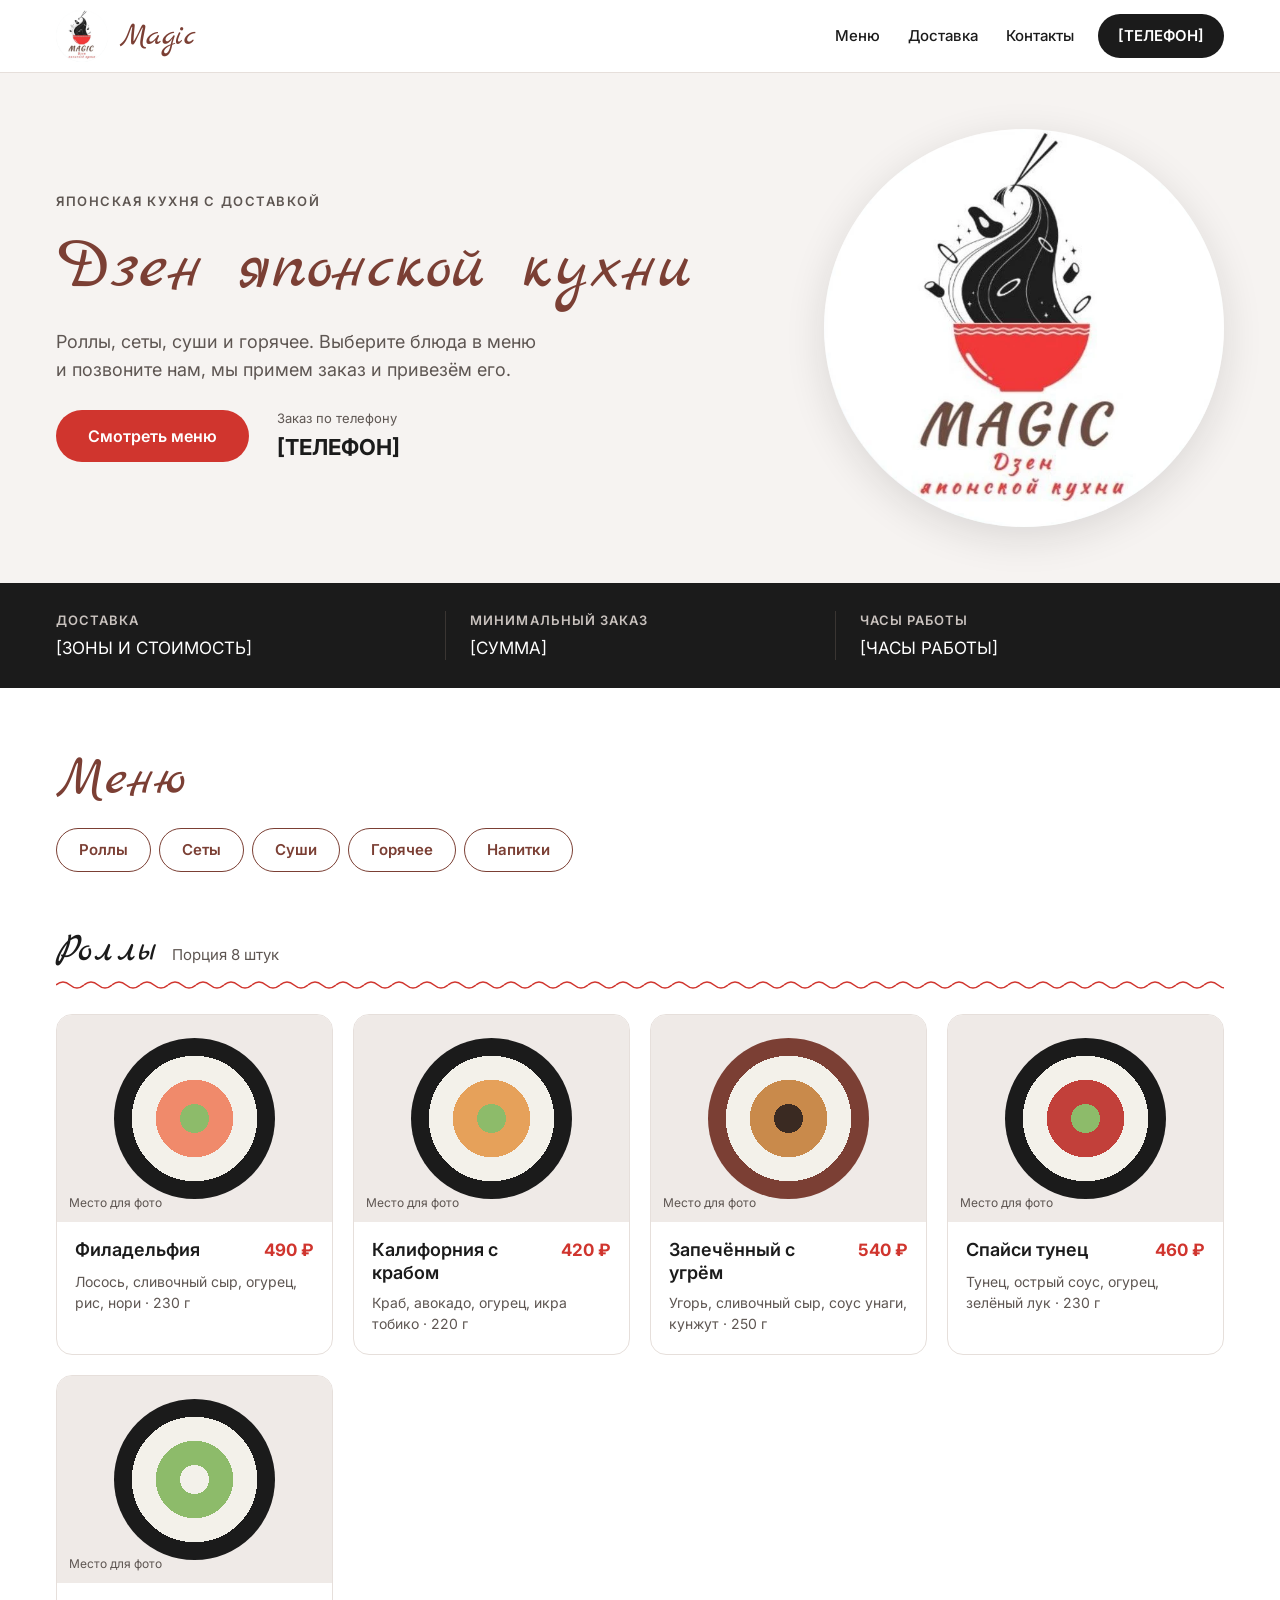
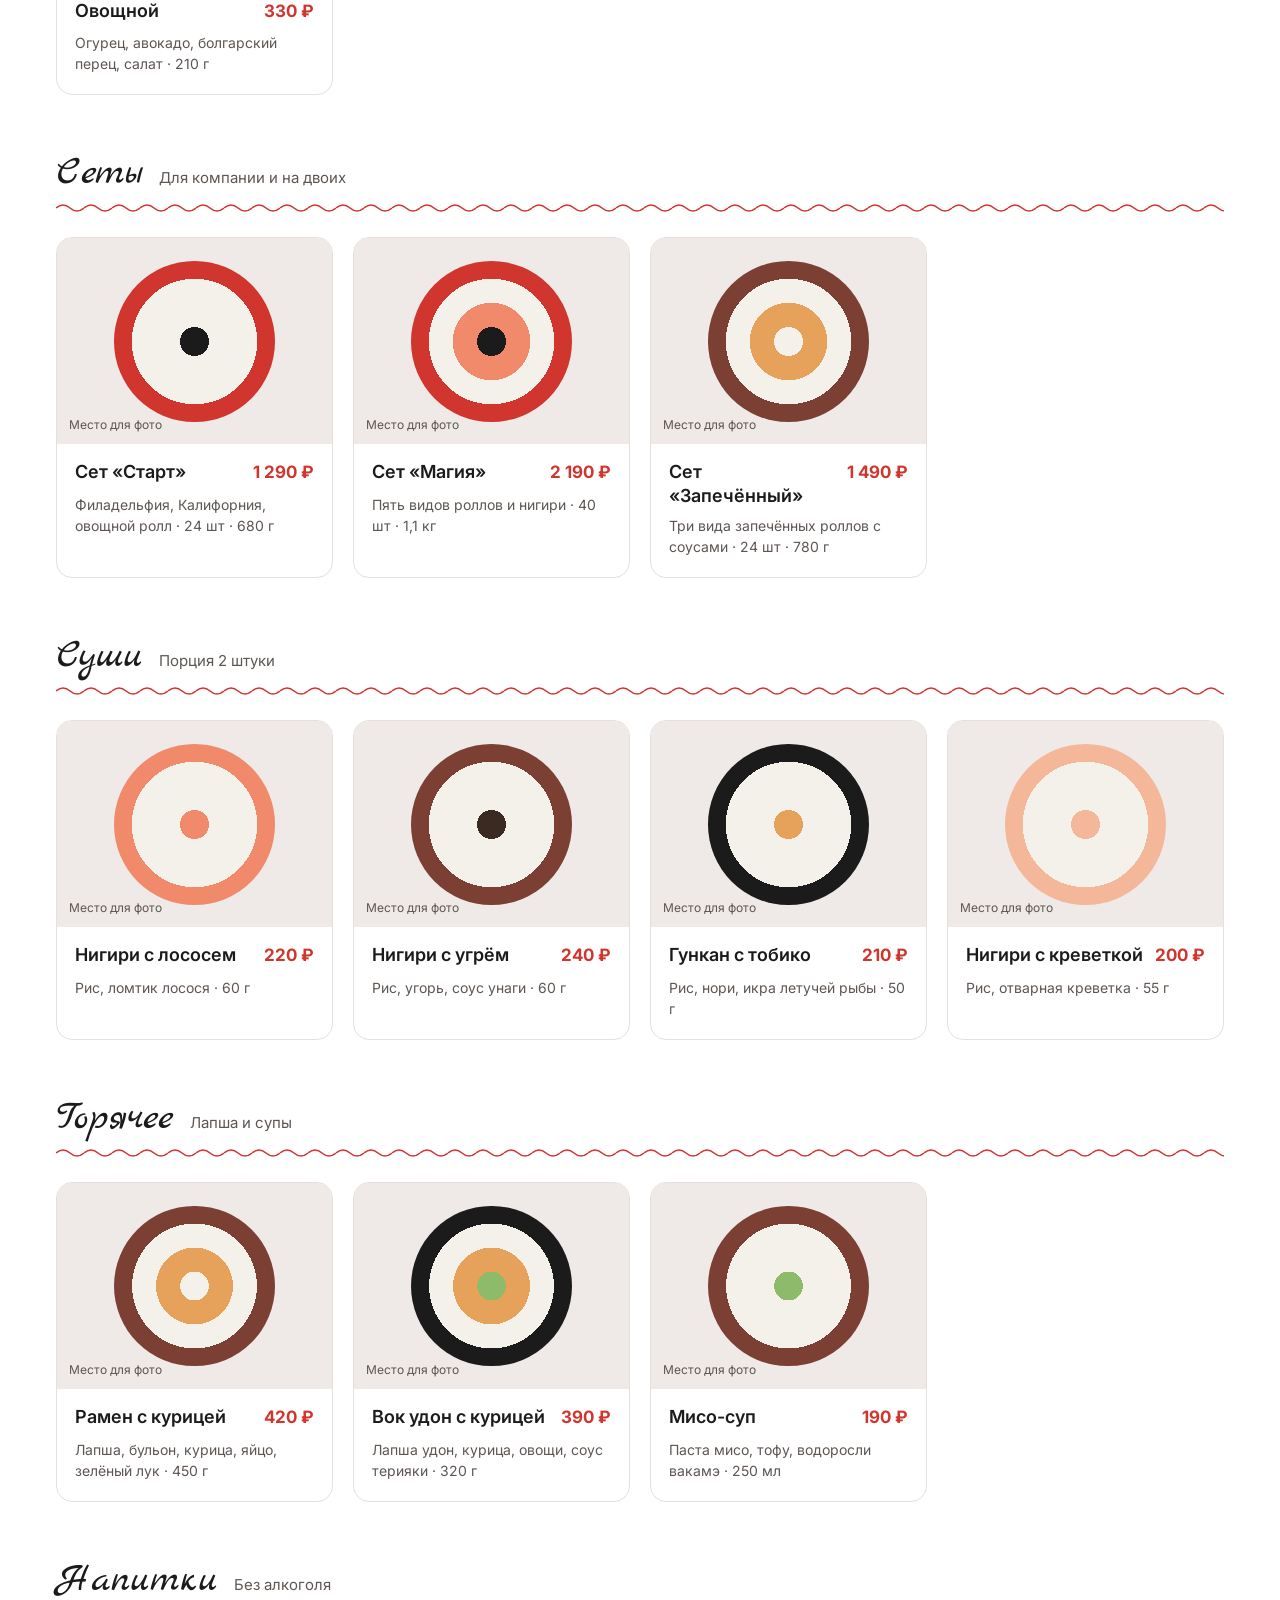
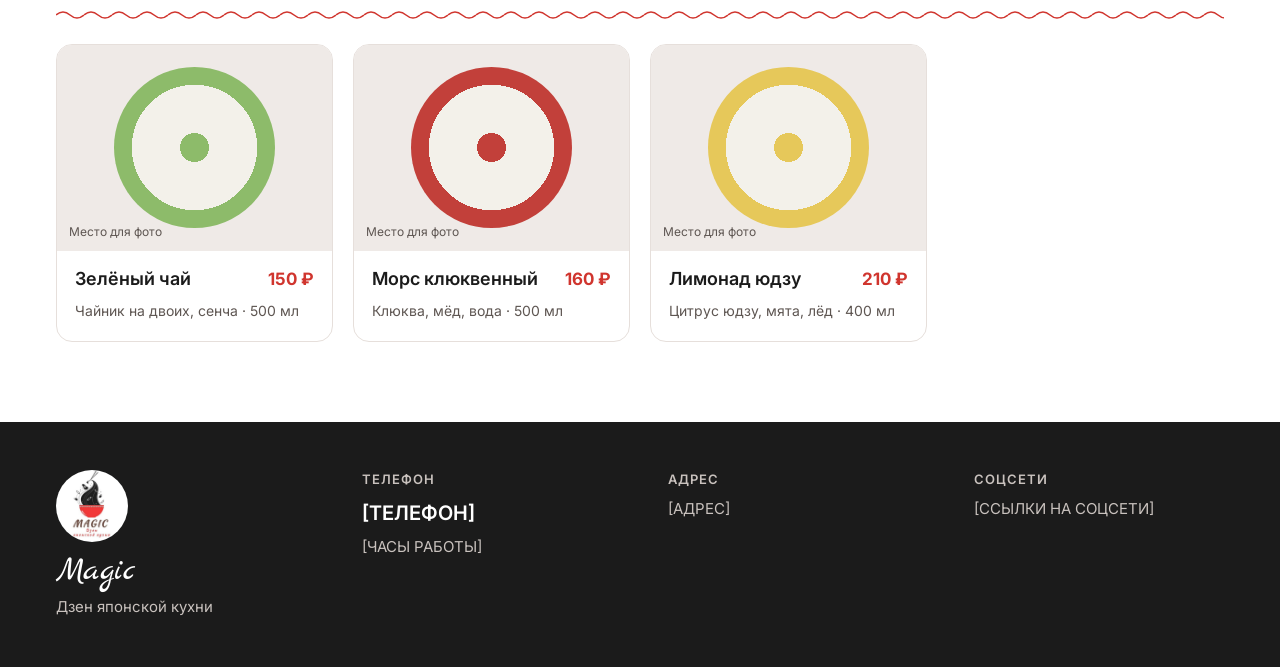
==== index.html @ 11330b49 "Add files via upload" ====
<!doctype html>
<html lang="ru">
<head>
<meta charset="utf-8">
<meta name="viewport" content="width=device-width, initial-scale=1">
<title>Magic — дзен японской кухни</title>
<meta name="description" content="Меню и доставка японской кухни Magic: роллы, сеты, суши, горячее и напитки.">
<link rel="icon" href="assets/logo.png">
<link rel="preconnect" href="https://fonts.googleapis.com">
<link rel="preconnect" href="https://fonts.gstatic.com" crossorigin>
<link rel="stylesheet" href="https://fonts.googleapis.com/css2?family=Inter:wght@400;500;600;700&family=Marck+Script&display=swap">
<link rel="stylesheet" href="styles.css">
</head>
<body>

<header class="header">
  <div class="header__inner">
    <a class="brand" href="#top" aria-label="Magic, на главную">
      <img class="brand__logo" src="assets/logo.png" alt="" width="52" height="52">
      <span class="brand__name">Magic</span>
    </a>
    <nav class="nav" aria-label="Разделы сайта">
      <a href="#menu">Меню</a>
      <a href="#info">Доставка</a>
      <a href="#contacts">Контакты</a>
    </nav>
    <a class="header__phone" data-phone-link href="#contacts"><span data-phone>[ТЕЛЕФОН]</span></a>
  </div>
</header>

<section class="hero" id="top">
  <div class="hero__inner">
    <div class="hero__text">
      <span class="eyebrow">Японская кухня с доставкой</span>
      <h1 class="hero__title">Дзен японской кухни</h1>
      <p class="hero__lead">Роллы, сеты, суши и горячее. Выберите блюда в меню и позвоните нам, мы примем заказ и привезём его.</p>
      <div class="hero__actions">
        <a class="btn" href="#menu">Смотреть меню</a>
        <span class="hero__phone">
          <span class="hero__phone-label">Заказ по телефону</span>
          <a class="hero__phone-num" data-phone-link href="#contacts"><span data-phone>[ТЕЛЕФОН]</span></a>
        </span>
      </div>
    </div>
    <img class="hero__logo" src="assets/logo.png" alt="Логотип Magic: красная пиала с лапшой и надпись «Дзен японской кухни»" width="420" height="418">
  </div>
</section>

<section class="info" id="info" aria-label="Условия заказа">
  <div class="info__inner">
    <div class="info__item">
      <span class="info__label">Доставка</span>
      <span class="info__value" data-site="delivery">[ЗОНЫ И СТОИМОСТЬ]</span>
    </div>
    <div class="info__item">
      <span class="info__label">Минимальный заказ</span>
      <span class="info__value" data-site="minOrder">[СУММА]</span>
    </div>
    <div class="info__item">
      <span class="info__label">Часы работы</span>
      <span class="info__value" data-site="hours">[ЧАСЫ РАБОТЫ]</span>
    </div>
  </div>
</section>

<main class="menu" id="menu">
  <div class="menu__inner">
    <div class="menu__head">
      <h2 class="menu__title">Меню</h2>
      <nav class="pills" id="pills" aria-label="Категории меню"></nav>
    </div>
    <div id="menu-root"></div>
  </div>
</main>

<footer class="footer" id="contacts">
  <div class="footer__inner">
    <div class="footer__col footer__brand">
      <img class="footer__logo" src="assets/logo.png" alt="Magic" width="72" height="72">
      <span class="footer__name">Magic</span>
      <span class="footer__sub">Дзен японской кухни</span>
    </div>
    <div class="footer__col">
      <span class="footer__label">Телефон</span>
      <a class="footer__phone" data-phone-link href="#contacts"><span data-phone>[ТЕЛЕФОН]</span></a>
      <span class="footer__text" data-site="hours">[ЧАСЫ РАБОТЫ]</span>
    </div>
    <div class="footer__col">
      <span class="footer__label">Адрес</span>
      <span class="footer__text" data-site="address">[АДРЕС]</span>
    </div>
    <div class="footer__col">
      <span class="footer__label">Соцсети</span>
      <span class="footer__text" data-site="social">[ССЫЛКИ НА СОЦСЕТИ]</span>
    </div>
  </div>
</footer>

<script src="app.js"></script>
</body>
</html>
---- styles.css ----
/* Magic: цвета и характер взяты из логотипа.
   Красная пиала, чёрные чернила, коричневые мазки букв, рукописный шрифт. */

:root {
  --ink: #1B1B1B;
  --red: #D0352E;
  --red-light: #E2433B;
  --brown: #7B3F34;
  --paper: #FFFFFF;
  --mist: #F6F3F1;
  --line: #E6DFDB;
  --muted: #5E5652;
  --on-ink-muted: #C9C2BE;
  --script: "Marck Script", "Segoe Script", "Comic Sans MS", cursive;
  --sans: "Inter", system-ui, -apple-system, "Segoe UI", Roboto, sans-serif;
  --wave: url("data:image/svg+xml;utf8,<svg xmlns='http://www.w3.org/2000/svg' width='28' height='10' viewBox='0 0 28 10'><path d='M0 5 Q7 -1 14 5 T28 5' fill='none' stroke='%23D0352E' stroke-width='1.6'/></svg>");
}

* { box-sizing: border-box; }
html { scroll-behavior: smooth; -webkit-text-size-adjust: 100%; }
body {
  margin: 0;
  font-family: var(--sans);
  font-size: 16px;
  line-height: 1.5;
  color: var(--ink);
  background: var(--paper);
}
img { max-width: 100%; display: block; }
a { color: inherit; }
a:focus-visible { outline: 3px solid #2B6CB0; outline-offset: 2px; }
h1, h2, h3, p { margin: 0; }

/* Шапка */
.header { background: var(--paper); border-bottom: 1px solid var(--line); }
.header__inner {
  max-width: 1200px; margin: 0 auto; padding: 10px 16px;
  display: flex; align-items: center; gap: 24px;
}
.brand { display: flex; align-items: center; gap: 12px; text-decoration: none; min-height: 52px; }
.brand__logo { width: 52px; height: 52px; border-radius: 50%; }
.brand__name { font-family: var(--script); font-size: 32px; color: var(--brown); line-height: 1; }
.nav { display: flex; gap: 8px 28px; margin-left: auto; }
.nav a { text-decoration: none; font-size: 15px; font-weight: 500; min-height: 44px; display: flex; align-items: center; }
.nav a:hover { color: var(--red); }
.header__phone {
  text-decoration: none; font-weight: 600; font-size: 15px;
  min-height: 44px; padding: 0 20px; border-radius: 999px;
  background: var(--ink); color: #fff; display: flex; align-items: center;
}

/* Первый экран */
.hero { background: var(--mist); }
.hero__inner {
  max-width: 1200px; margin: 0 auto; padding: 56px 16px;
  display: flex; flex-wrap: wrap; align-items: center; justify-content: space-between; gap: 40px;
}
.hero__text { flex: 1 1 380px; min-width: 0; display: flex; flex-direction: column; gap: 20px; }
.eyebrow { font-size: 13px; font-weight: 600; letter-spacing: 0.12em; text-transform: uppercase; color: var(--muted); }
.hero__title { font-family: var(--script); font-weight: 400; font-size: 72px; line-height: 1.05; color: var(--brown); text-wrap: balance; }
.hero__lead { font-size: 18px; line-height: 1.6; color: var(--muted); max-width: 480px; }
.hero__actions { display: flex; flex-wrap: wrap; align-items: center; gap: 16px 28px; margin-top: 4px; }
.btn {
  background: var(--red); color: #fff; text-decoration: none; font-weight: 600; font-size: 16px;
  min-height: 52px; padding: 0 32px; border-radius: 999px; display: flex; align-items: center; justify-content: center;
}
.btn:hover { background: #B92B25; }
.hero__phone { display: flex; flex-direction: column; gap: 2px; }
.hero__phone-label { font-size: 13px; color: var(--muted); }
.hero__phone-num { font-size: 22px; font-weight: 700; text-decoration: none; }
.hero__logo { flex: 0 0 auto; width: 400px; max-width: 100%; height: auto; border-radius: 50%; box-shadow: 0 10px 40px rgba(27, 27, 27, 0.12); }

/* Условия */
.info { background: var(--ink); color: #fff; }
.info__inner {
  max-width: 1200px; margin: 0 auto; padding: 28px 16px;
  display: flex; flex-wrap: wrap; gap: 20px 0;
}
.info__item { flex: 1 1 240px; min-width: 0; display: flex; flex-direction: column; gap: 6px; padding: 0 24px; border-left: 1px solid #3A3532; }
.info__item:first-child { padding-left: 0; border-left: 0; }
.info__label { font-size: 13px; font-weight: 600; letter-spacing: 0.08em; text-transform: uppercase; color: var(--on-ink-muted); }
.info__value { font-size: 17px; line-height: 1.4; }

/* Меню */
.menu__inner { max-width: 1200px; margin: 0 auto; padding: 64px 16px 80px; display: flex; flex-direction: column; gap: 56px; }
.menu__head { display: flex; flex-direction: column; gap: 20px; }
.menu__title { font-family: var(--script); font-weight: 400; font-size: 56px; line-height: 1; color: var(--brown); }
.pills { display: flex; flex-wrap: wrap; gap: 8px; }
.pills a {
  min-height: 44px; padding: 0 22px; border-radius: 999px; border: 1px solid var(--brown);
  color: var(--brown); text-decoration: none; font-size: 15px; font-weight: 600;
  display: flex; align-items: center; justify-content: center; background: var(--paper);
}
.pills a:hover { background: var(--brown); color: #fff; }

#menu-root { display: flex; flex-direction: column; gap: 56px; }
.cat { scroll-margin-top: 16px; }
.cat__head { display: flex; flex-wrap: wrap; align-items: baseline; gap: 4px 16px; padding-bottom: 8px; }
.cat__title { font-family: var(--script); font-weight: 400; font-size: 40px; line-height: 1.1; color: var(--ink); }
.cat__note { font-size: 15px; color: var(--muted); }
.wave { height: 10px; background: var(--wave) repeat-x left center; margin-bottom: 24px; }

.grid { display: grid; grid-template-columns: repeat(auto-fill, minmax(min(100%, 260px), 1fr)); gap: 20px; }
.card { display: flex; flex-direction: column; background: var(--paper); border: 1px solid var(--line); border-radius: 16px; overflow: hidden; min-width: 0; }
.card__photo { aspect-ratio: 4 / 3; background: #EFEAE7; }
.card__photo img { width: 100%; height: 100%; object-fit: cover; }
.card__body { padding: 16px 18px 20px; display: flex; flex-direction: column; gap: 8px; }
.card__row { display: flex; align-items: baseline; justify-content: space-between; gap: 12px; }
.card__name { font-size: 18px; font-weight: 600; line-height: 1.3; }
.card__price { font-size: 17px; font-weight: 700; color: var(--red); white-space: nowrap; }
.card__desc { font-size: 14px; line-height: 1.5; color: var(--muted); }

.notice { font-size: 16px; line-height: 1.6; color: var(--muted); padding: 24px; background: var(--mist); border-radius: 16px; }

/* Заглушка вместо фото */
.ph { position: relative; width: 100%; height: 100%; display: flex; align-items: center; justify-content: center; }
.ph__disc {
  height: 78%; aspect-ratio: 1; border-radius: 50%;
  background: radial-gradient(circle closest-side, var(--c3) 0 18%, var(--c2) 18% 48%, #F3F1EA 48% 78%, var(--c1) 78% 100%);
}
.ph__label { position: absolute; left: 12px; bottom: 10px; font-size: 12px; color: var(--muted); }

/* Подвал */
.footer { background: var(--ink); color: #fff; }
.footer__inner { max-width: 1200px; margin: 0 auto; padding: 48px 16px; display: flex; flex-wrap: wrap; gap: 32px 56px; }
.footer__col { flex: 1 1 200px; min-width: 0; display: flex; flex-direction: column; gap: 8px; }
.footer__logo { width: 72px; height: 72px; border-radius: 50%; }
.footer__name { font-family: var(--script); font-size: 34px; line-height: 1; color: #fff; margin-top: 4px; }
.footer__sub { color: var(--on-ink-muted); font-size: 15px; }
.footer__label { font-size: 13px; font-weight: 600; letter-spacing: 0.08em; text-transform: uppercase; color: var(--on-ink-muted); }
.footer__phone { font-size: 20px; font-weight: 600; text-decoration: none; }
.footer__text { font-size: 15px; line-height: 1.5; color: var(--on-ink-muted); }

/* Планшет */
@media (max-width: 960px) {
  .hero__title { font-size: 60px; }
  .hero__logo { width: 320px; }
}

/* Телефон */
@media (max-width: 720px) {
  .header__inner { flex-wrap: wrap; padding: 6px 16px 0; gap: 0; }
  .brand { min-height: 56px; }
  .brand__logo { width: 44px; height: 44px; }
  .brand__name { font-size: 30px; }
  .header__phone { display: none; }
  .nav { width: 100%; margin: 0; justify-content: space-between; border-top: 1px solid var(--line); gap: 0; }
  .nav a { font-size: 14px; min-height: 46px; }

  .hero__inner { padding: 28px 16px 36px; gap: 28px; }
  .hero__text { flex-basis: 100%; gap: 14px; }
  .eyebrow { font-size: 12px; }
  .hero__title { font-size: 46px; }
  .hero__lead { font-size: 16px; }
  .hero__actions { flex-direction: column; align-items: stretch; gap: 14px; }
  .hero__phone { flex-direction: row; align-items: baseline; justify-content: center; gap: 10px; }
  .hero__phone-num { font-size: 19px; }
  .hero__logo { width: 220px; margin: 0 auto; }

  .info__inner { flex-wrap: nowrap; padding: 18px 16px; gap: 0; }
  .info__item { flex: 1 1 0; padding: 0 12px; gap: 6px; }
  .info__label { font-size: 10.5px; letter-spacing: 0.06em; line-height: 1.3; }
  .info__value { font-size: 14px; overflow-wrap: anywhere; }

  .menu__inner { padding: 36px 16px 48px; gap: 32px; }
  .menu__head { gap: 16px; }
  .menu__title { font-size: 46px; }
  .pills a { flex: 1 1 auto; padding: 0 14px; }
  #menu-root { gap: 36px; }
  .cat__title { font-size: 34px; }
  .cat__note { font-size: 14px; }
  .wave { margin-bottom: 16px; }

  .grid { grid-template-columns: 1fr; gap: 12px; }
  .card { flex-direction: row; align-items: stretch; }
  .card__photo { flex: 0 0 128px; width: 128px; aspect-ratio: 1 / 1; }
  .card__body { flex: 1 1 auto; min-width: 0; padding: 12px 14px; justify-content: center; gap: 6px; }
  .card__name { font-size: 16px; }
  .card__price { font-size: 16px; }
  .card__desc { font-size: 13.5px; }
  .ph__label { display: none; }

  .footer__inner { padding: 32px 16px 40px; gap: 24px; }
}

@media (max-width: 360px) {
  .hero__title { font-size: 40px; }
  .card__photo { flex-basis: 112px; width: 112px; }
}

@media (prefers-reduced-motion: reduce) {
  html { scroll-behavior: auto; }
}
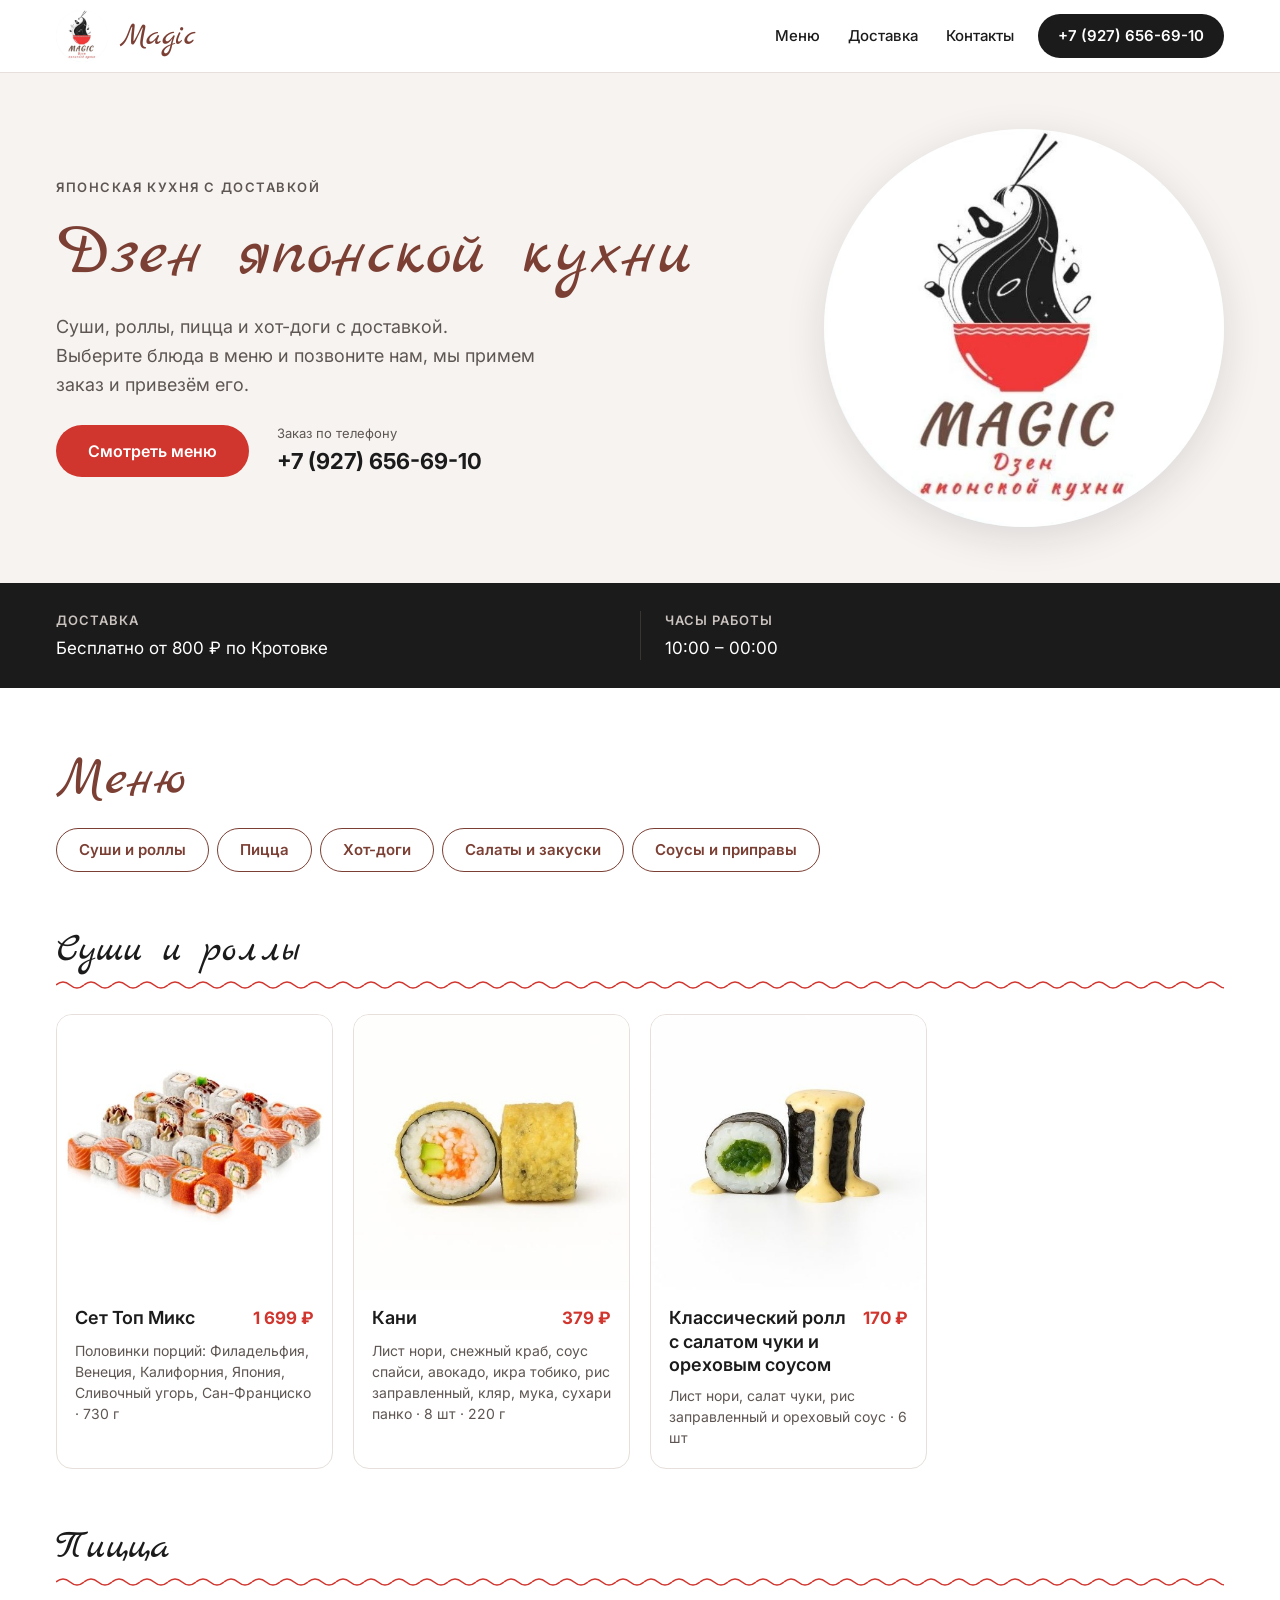
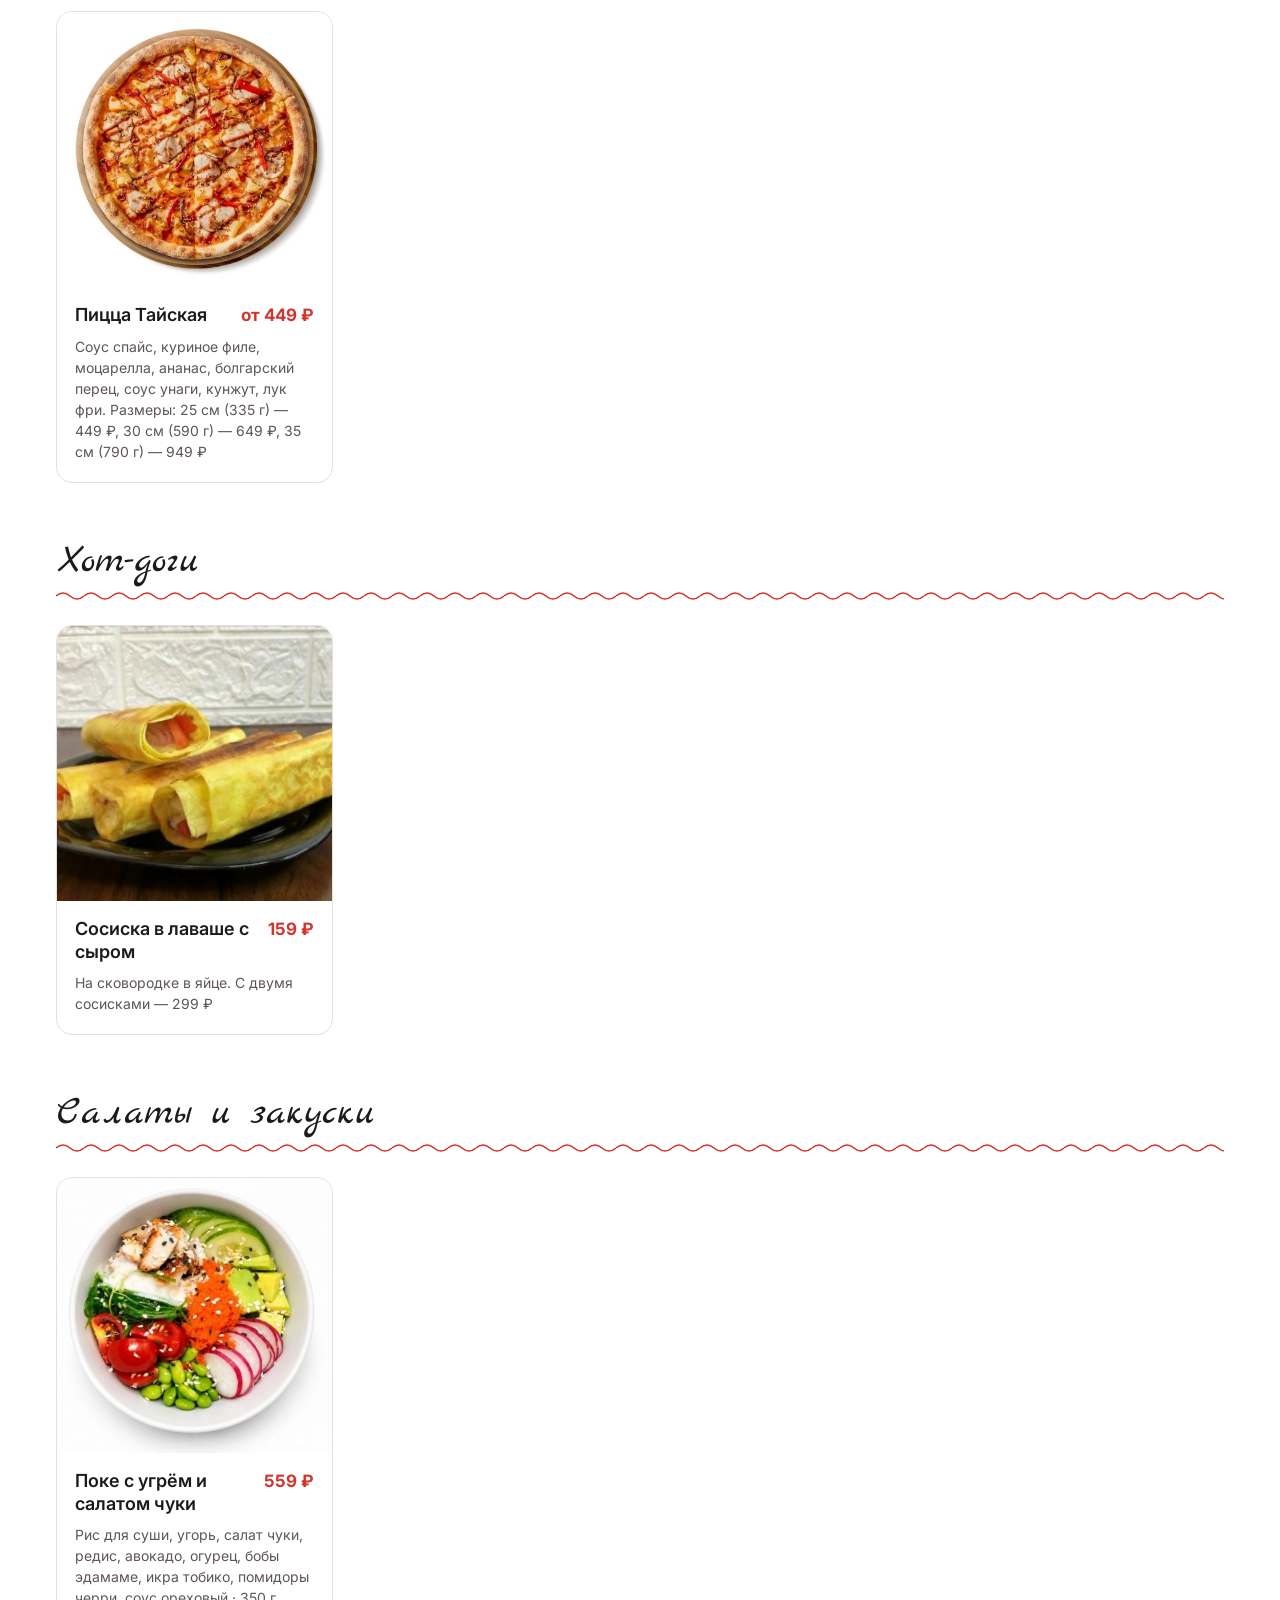
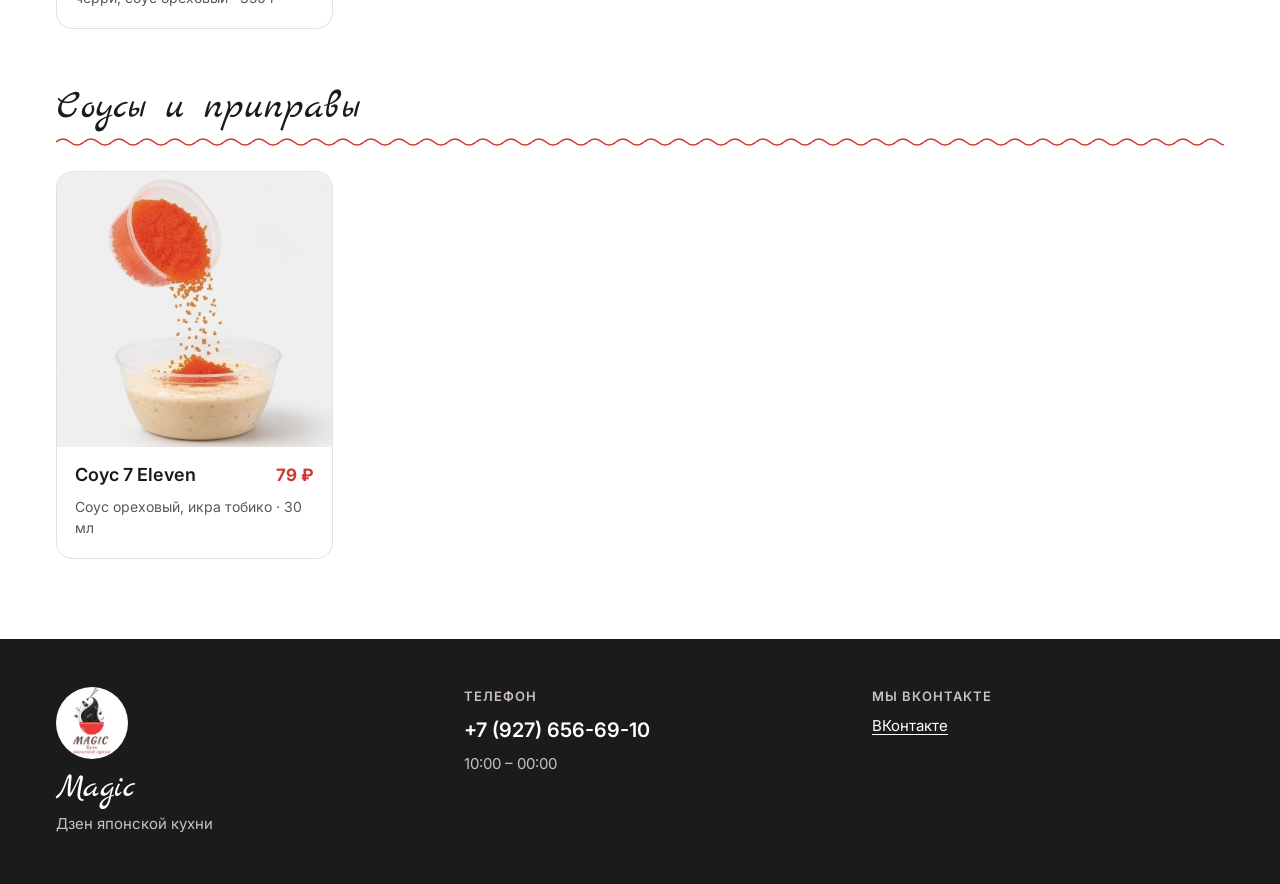
==== commit 2aa3006f: "Add files via upload" ====
--- a/index.html
+++ b/index.html
@@ -4,7 +4,7 @@
 <meta charset="utf-8">
 <meta name="viewport" content="width=device-width, initial-scale=1">
 <title>Magic — дзен японской кухни</title>
-<meta name="description" content="Меню и доставка японской кухни Magic: роллы, сеты, суши, горячее и напитки.">
+<meta name="description" content="Меню и доставка Magic Суши: суши, роллы, пицца, хот-доги и закуски. Кротовка, Отрадный.">
 <link rel="icon" href="assets/logo.png">
 <link rel="preconnect" href="https://fonts.googleapis.com">
 <link rel="preconnect" href="https://fonts.gstatic.com" crossorigin>
@@ -33,7 +33,7 @@
     <div class="hero__text">
       <span class="eyebrow">Японская кухня с доставкой</span>
       <h1 class="hero__title">Дзен японской кухни</h1>
-      <p class="hero__lead">Роллы, сеты, суши и горячее. Выберите блюда в меню и позвоните нам, мы примем заказ и привезём его.</p>
+      <p class="hero__lead">Суши, роллы, пицца и хот-доги с доставкой. Выберите блюда в меню и позвоните нам, мы примем заказ и привезём его.</p>
       <div class="hero__actions">
         <a class="btn" href="#menu">Смотреть меню</a>
         <span class="hero__phone">
@@ -52,7 +52,7 @@
       <span class="info__label">Доставка</span>
       <span class="info__value" data-site="delivery">[ЗОНЫ И СТОИМОСТЬ]</span>
     </div>
-    <div class="info__item">
+    <div class="info__item" data-hide-empty>
       <span class="info__label">Минимальный заказ</span>
       <span class="info__value" data-site="minOrder">[СУММА]</span>
     </div>
@@ -85,12 +85,12 @@
       <a class="footer__phone" data-phone-link href="#contacts"><span data-phone>[ТЕЛЕФОН]</span></a>
       <span class="footer__text" data-site="hours">[ЧАСЫ РАБОТЫ]</span>
     </div>
-    <div class="footer__col">
+    <div class="footer__col" data-hide-empty>
       <span class="footer__label">Адрес</span>
       <span class="footer__text" data-site="address">[АДРЕС]</span>
     </div>
-    <div class="footer__col">
-      <span class="footer__label">Соцсети</span>
+    <div class="footer__col" data-hide-empty>
+      <span class="footer__label">Мы ВКонтакте</span>
       <span class="footer__text" data-site="social">[ССЫЛКИ НА СОЦСЕТИ]</span>
     </div>
   </div>
--- a/styles.css
+++ b/styles.css
@@ -27,6 +27,7 @@
   background: var(--paper);
 }
 img { max-width: 100%; display: block; }
+[hidden] { display: none !important; }
 a { color: inherit; }
 a:focus-visible { outline: 3px solid #2B6CB0; outline-offset: 2px; }
 h1, h2, h3, p { margin: 0; }
@@ -102,7 +103,7 @@
 
 .grid { display: grid; grid-template-columns: repeat(auto-fill, minmax(min(100%, 260px), 1fr)); gap: 20px; }
 .card { display: flex; flex-direction: column; background: var(--paper); border: 1px solid var(--line); border-radius: 16px; overflow: hidden; min-width: 0; }
-.card__photo { aspect-ratio: 4 / 3; background: #EFEAE7; }
+.card__photo { aspect-ratio: 1 / 1; background: #EFEAE7; }
 .card__photo img { width: 100%; height: 100%; object-fit: cover; }
 .card__body { padding: 16px 18px 20px; display: flex; flex-direction: column; gap: 8px; }
 .card__row { display: flex; align-items: baseline; justify-content: space-between; gap: 12px; }
@@ -130,6 +131,7 @@
 .footer__label { font-size: 13px; font-weight: 600; letter-spacing: 0.08em; text-transform: uppercase; color: var(--on-ink-muted); }
 .footer__phone { font-size: 20px; font-weight: 600; text-decoration: none; }
 .footer__text { font-size: 15px; line-height: 1.5; color: var(--on-ink-muted); }
+.footer__text a, .info__value a { color: #fff; text-underline-offset: 3px; }
 
 /* Планшет */
 @media (max-width: 960px) {
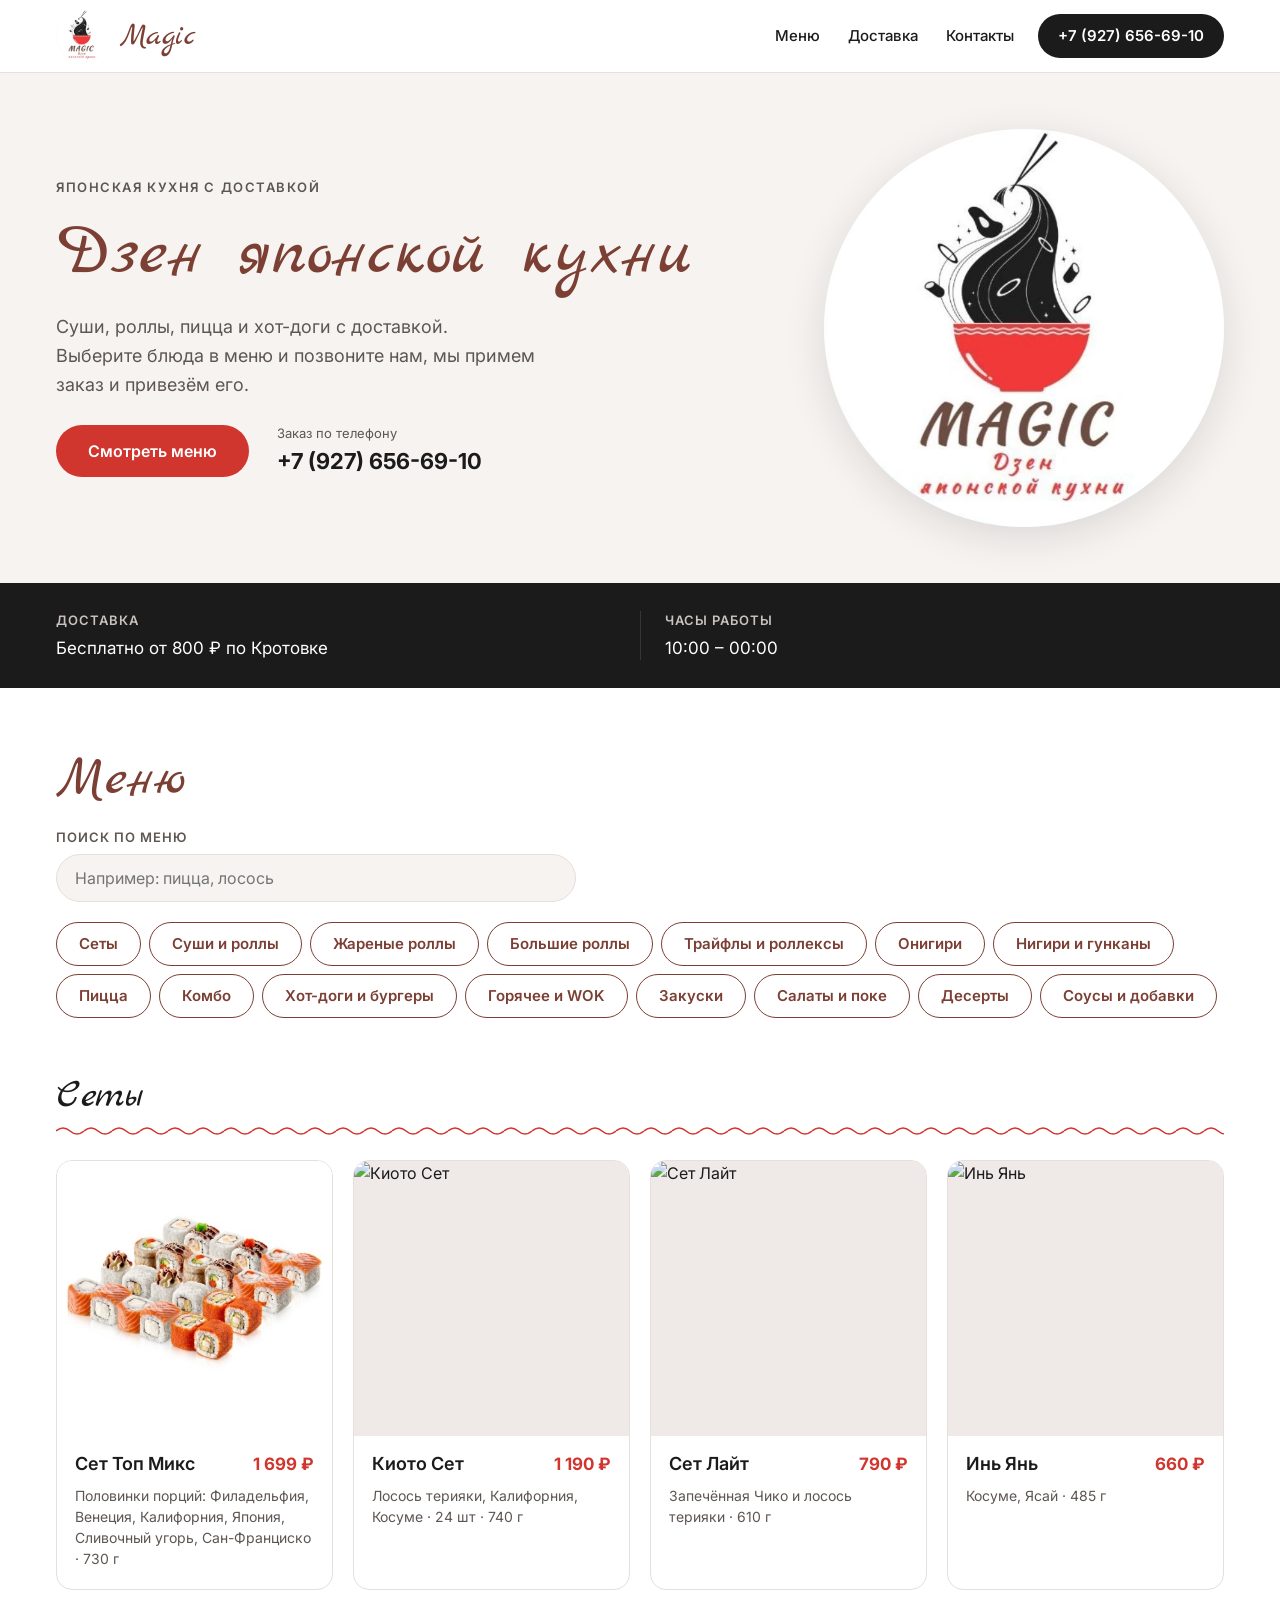
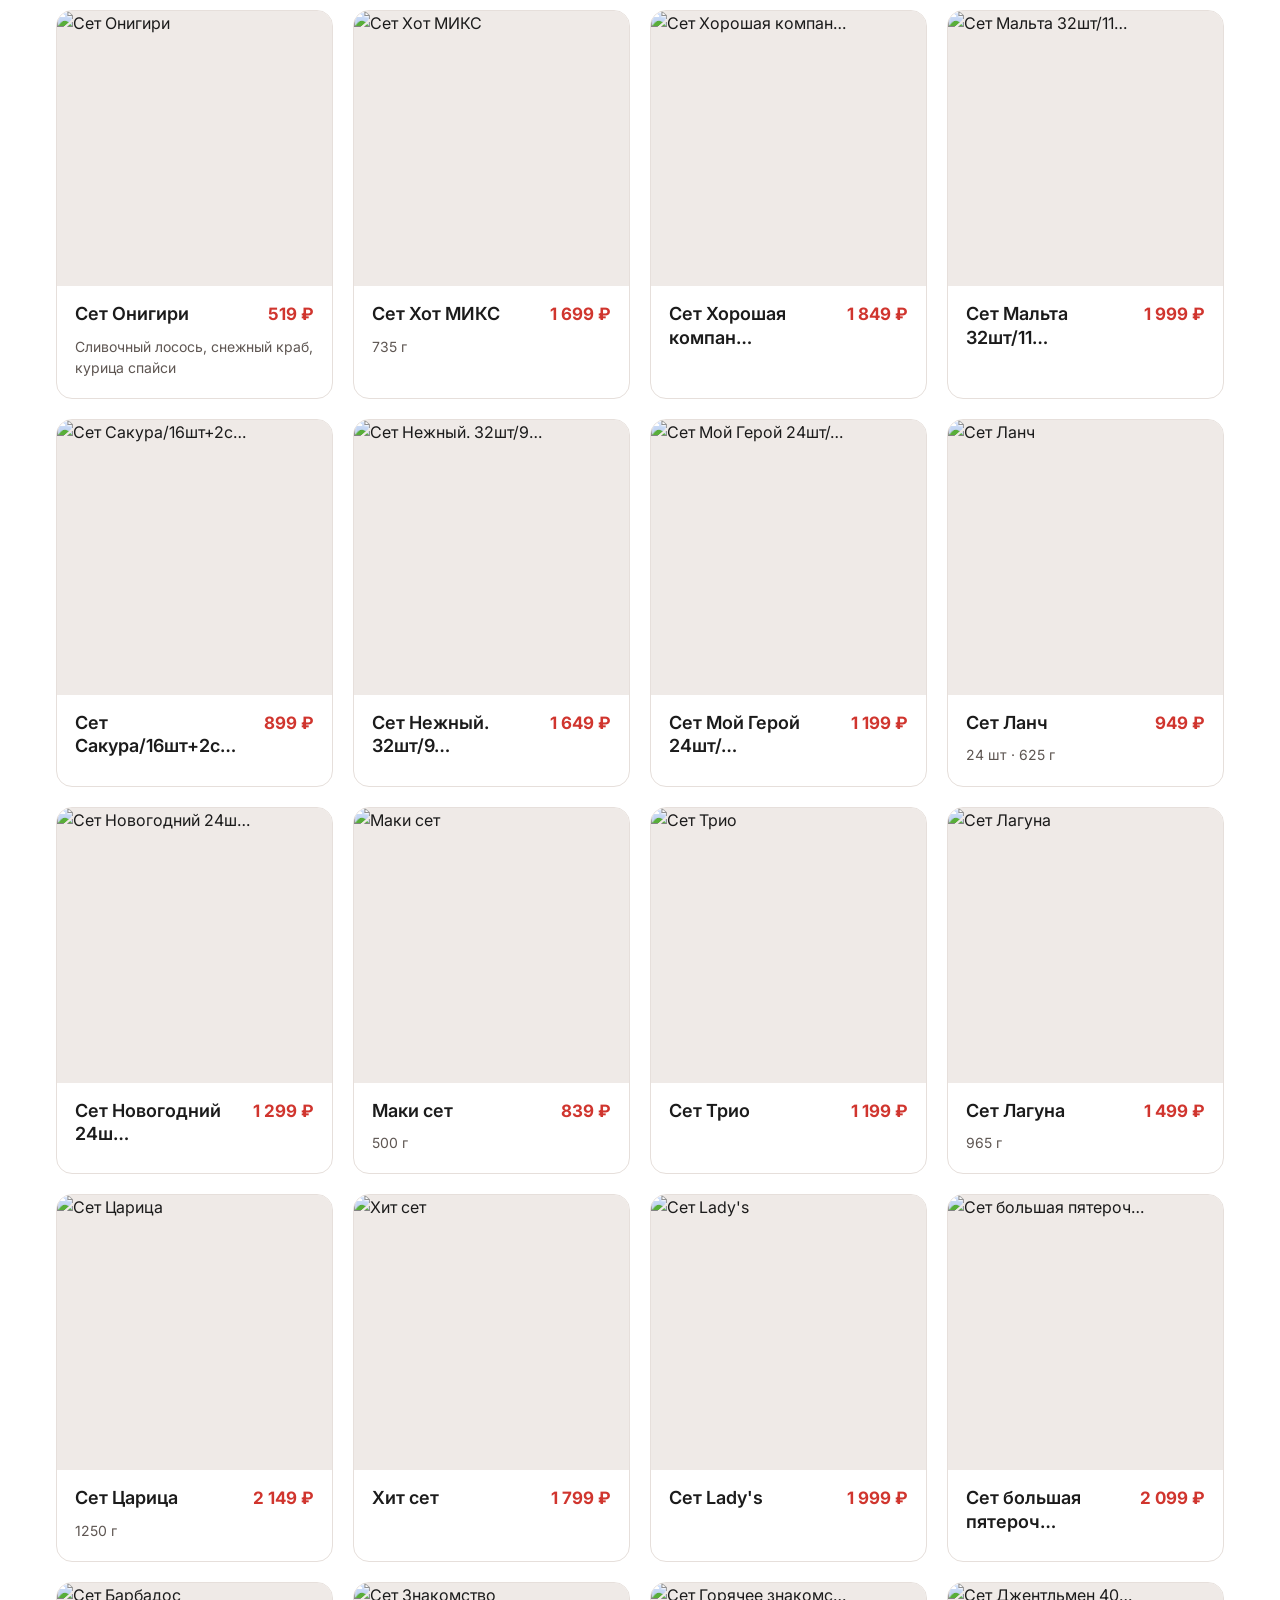
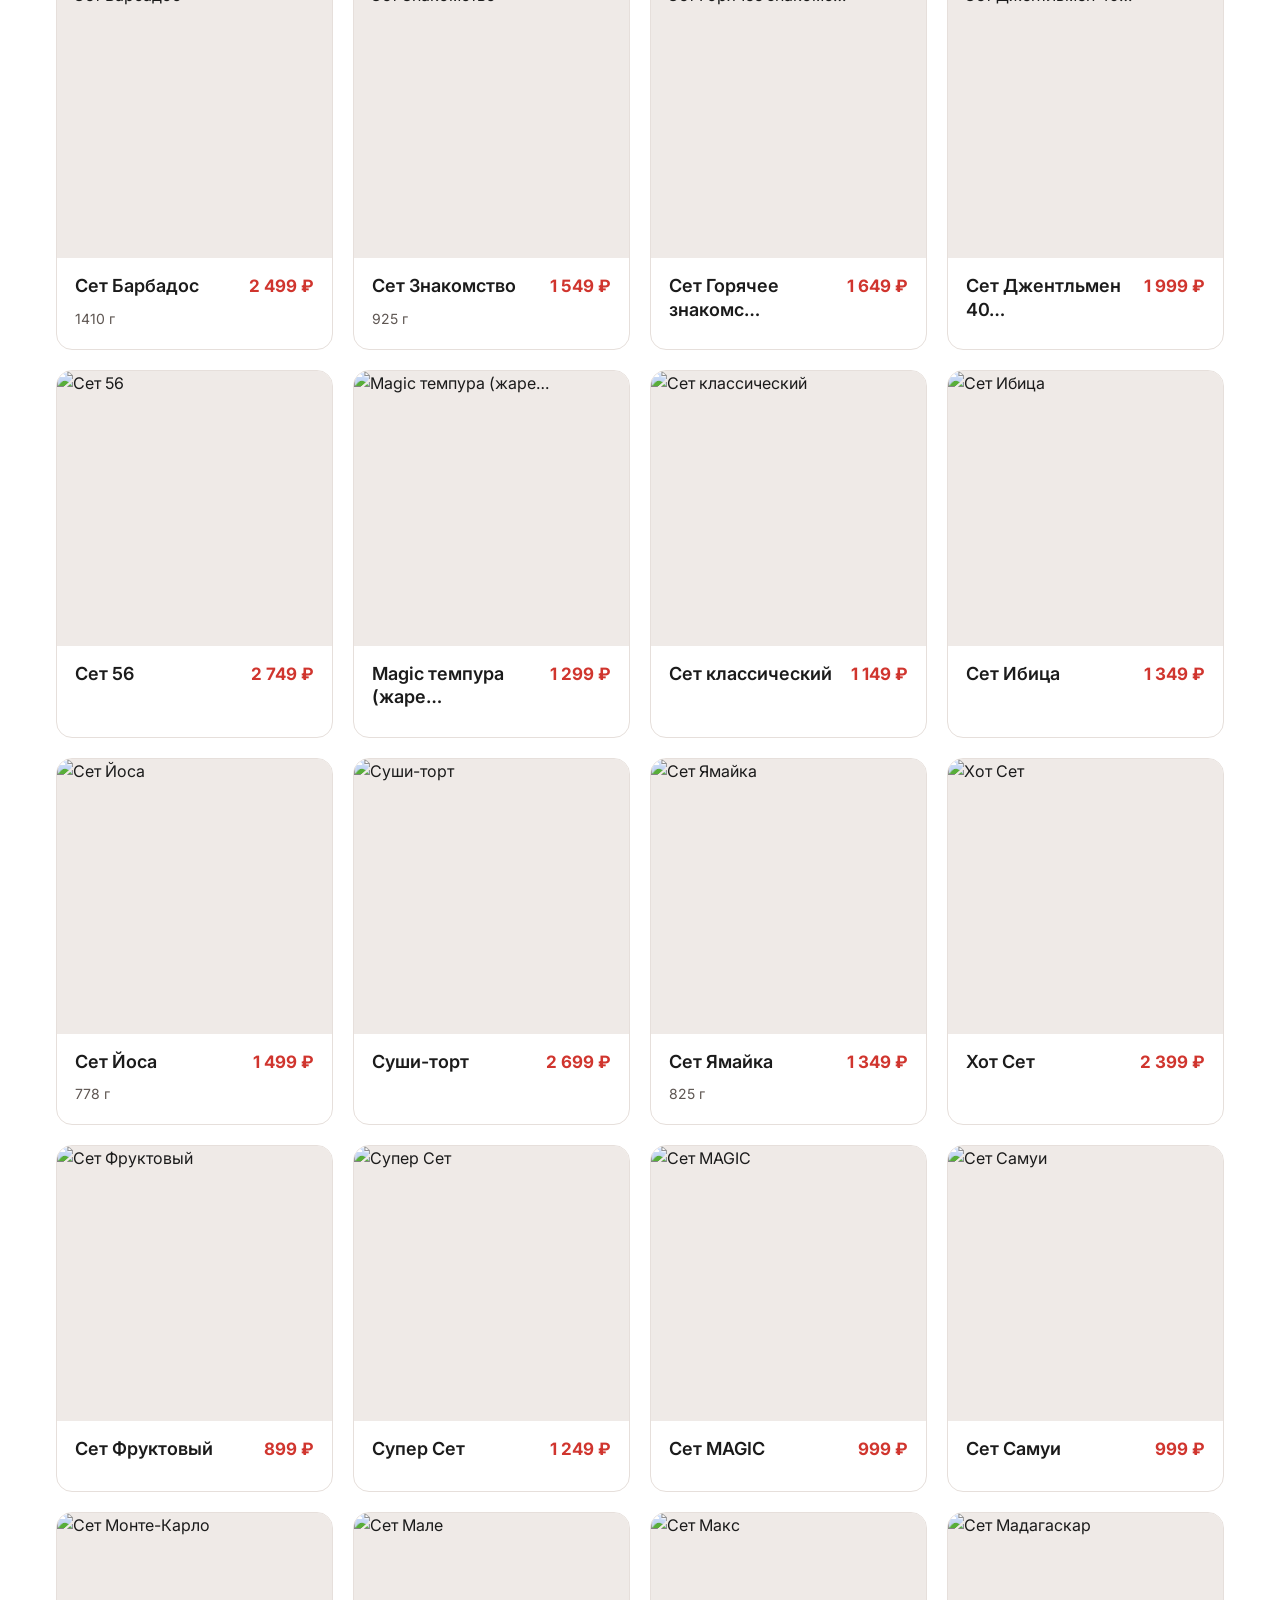
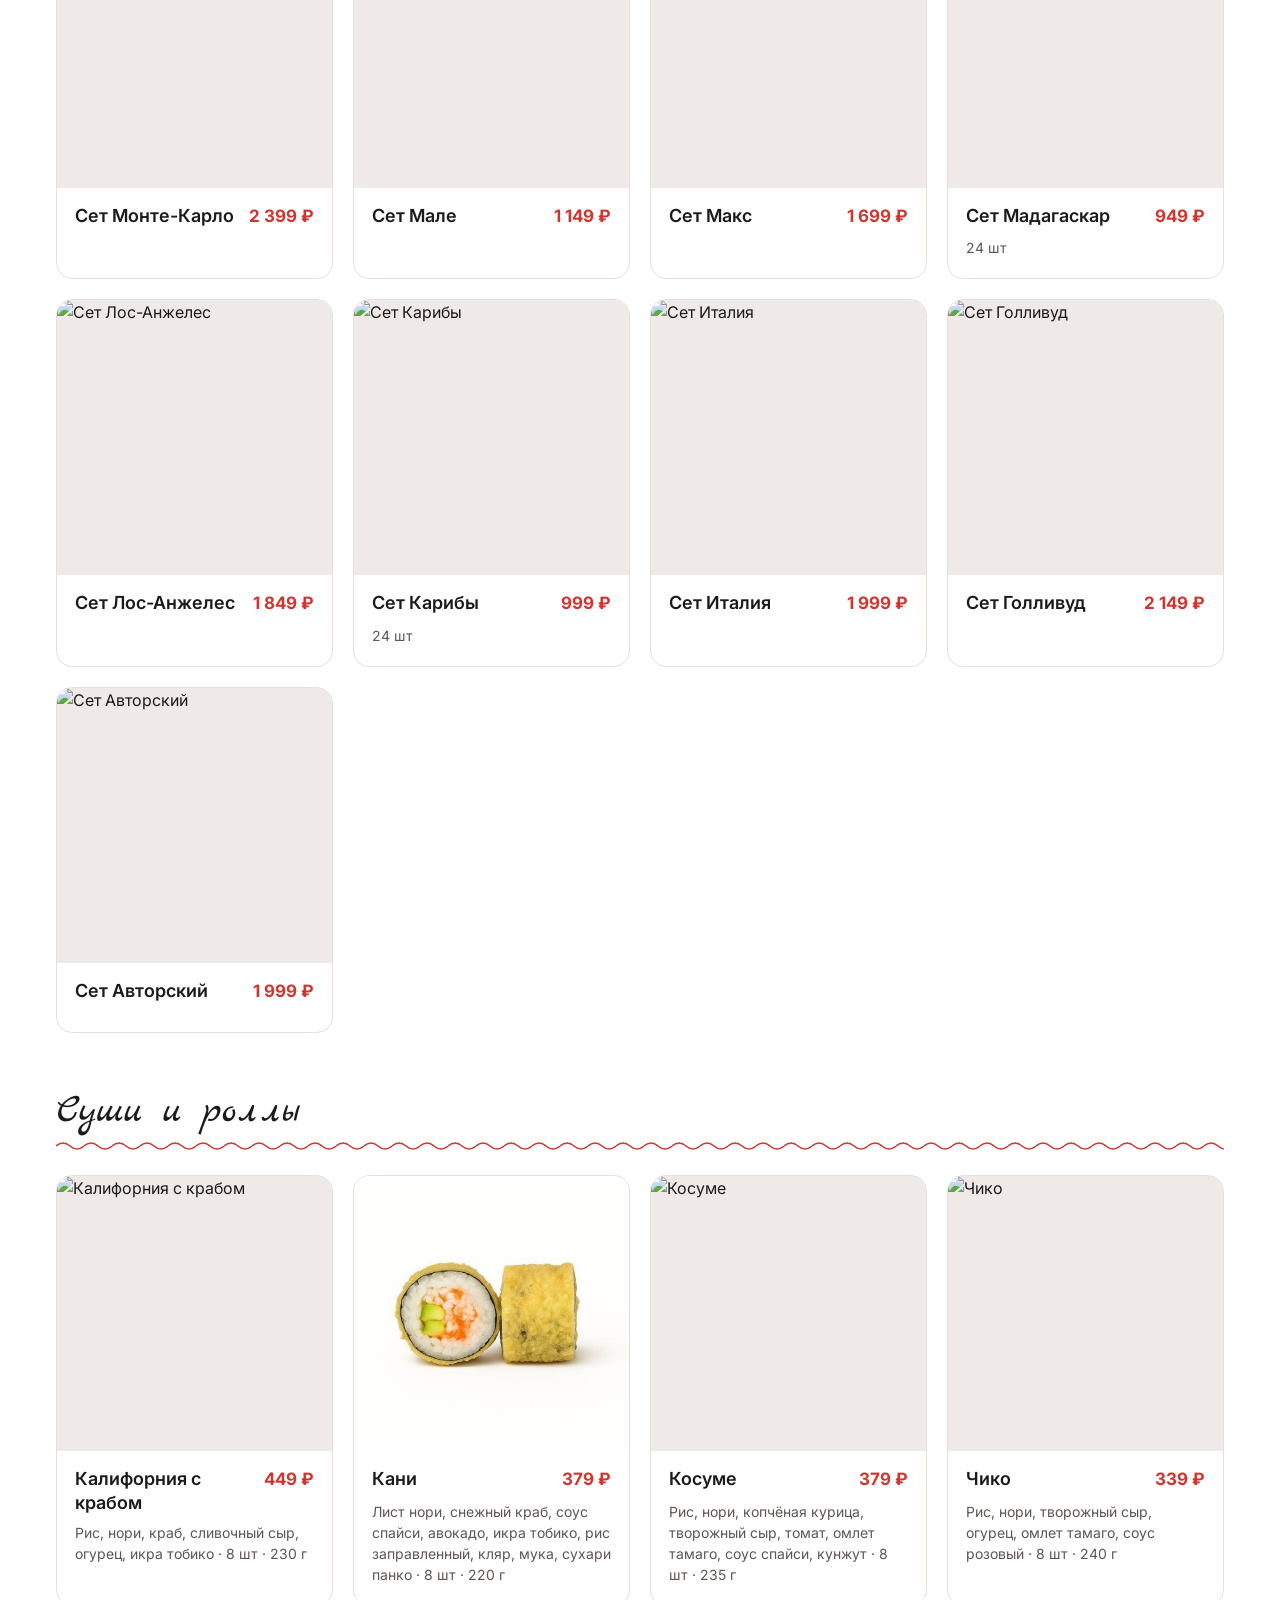
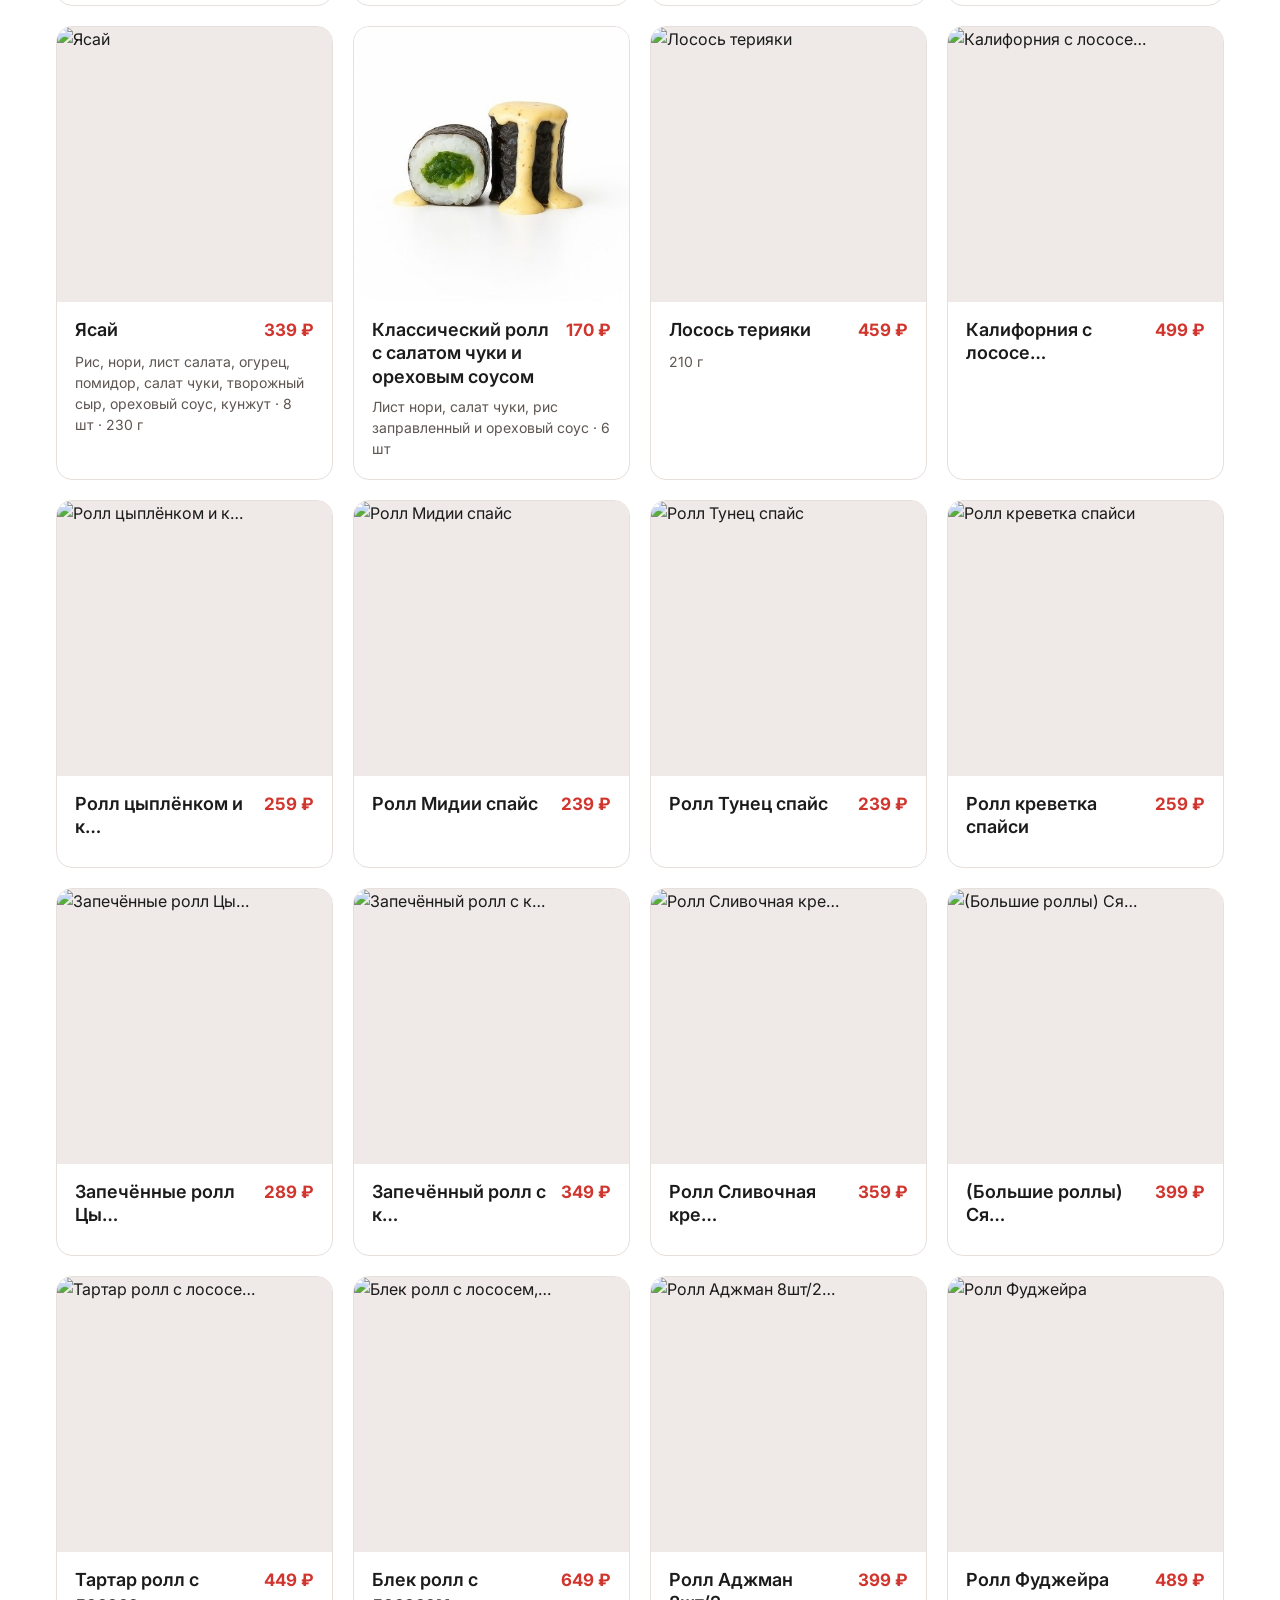
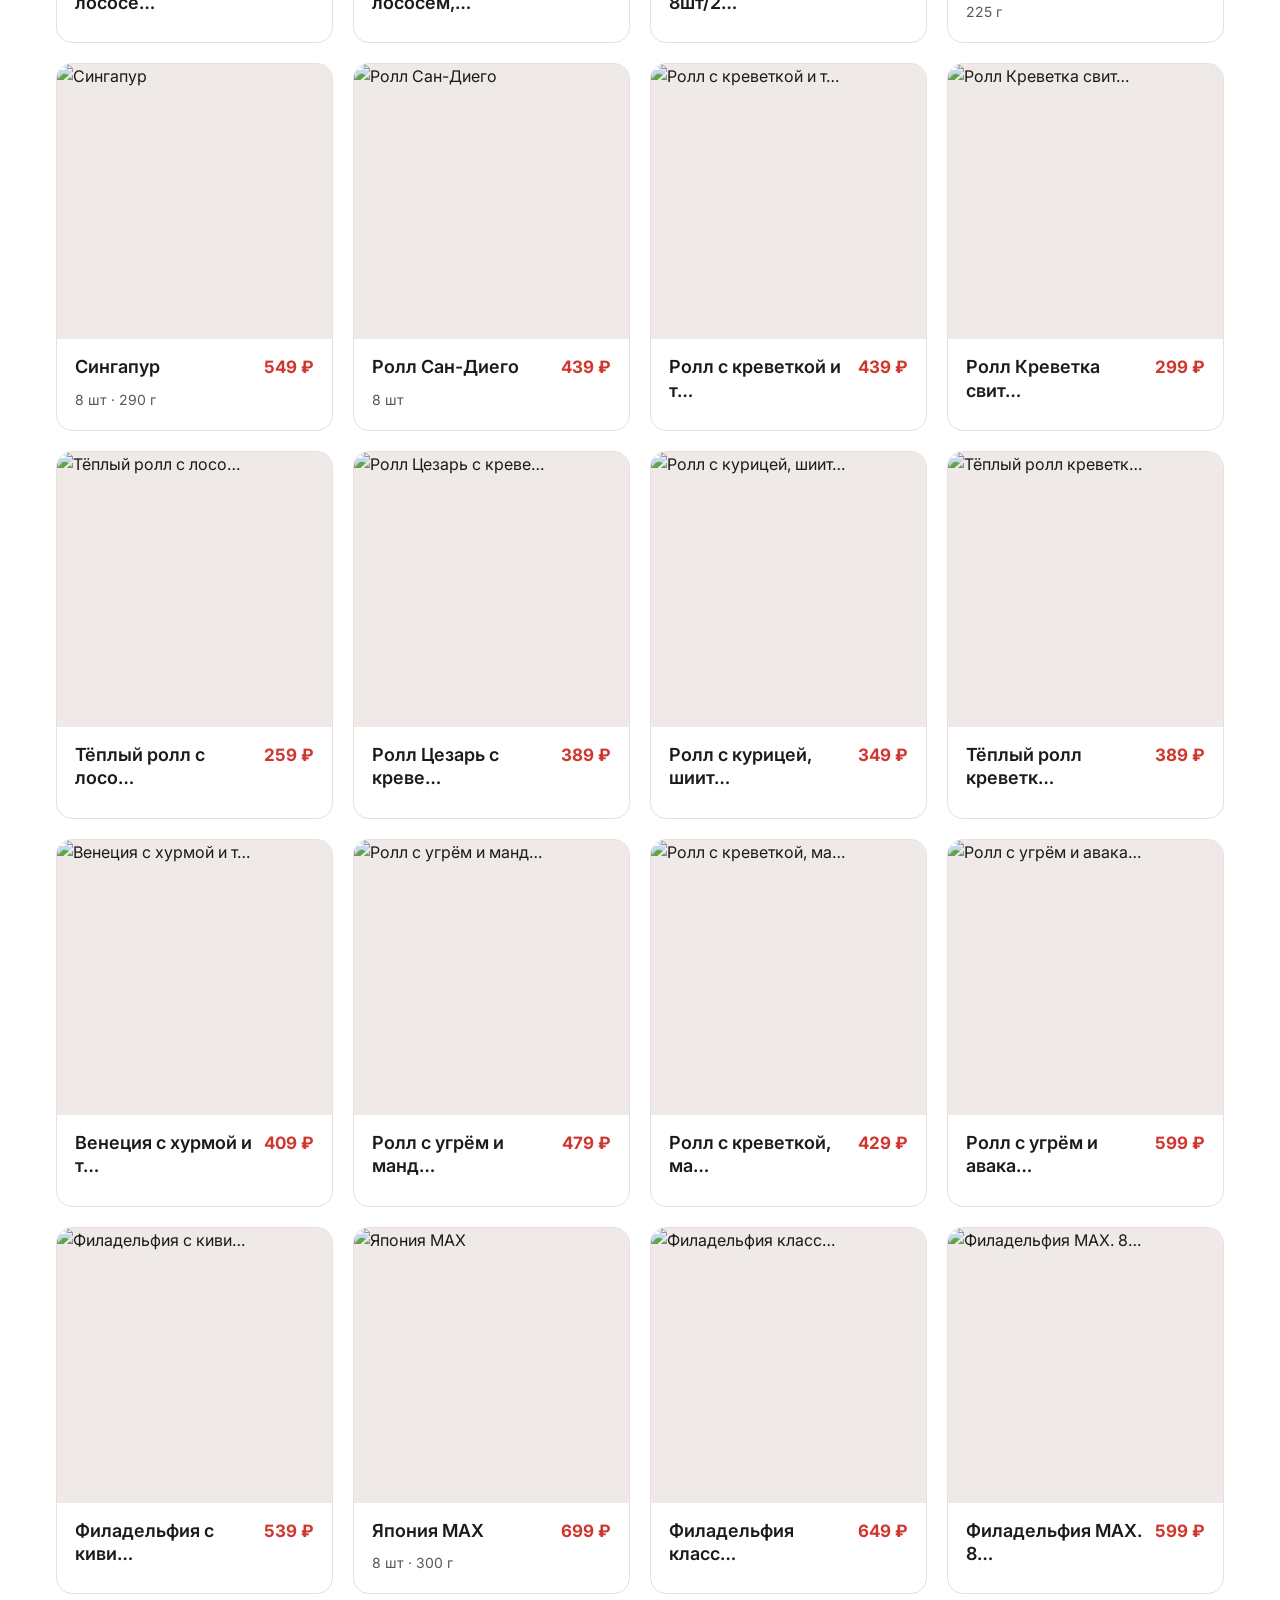
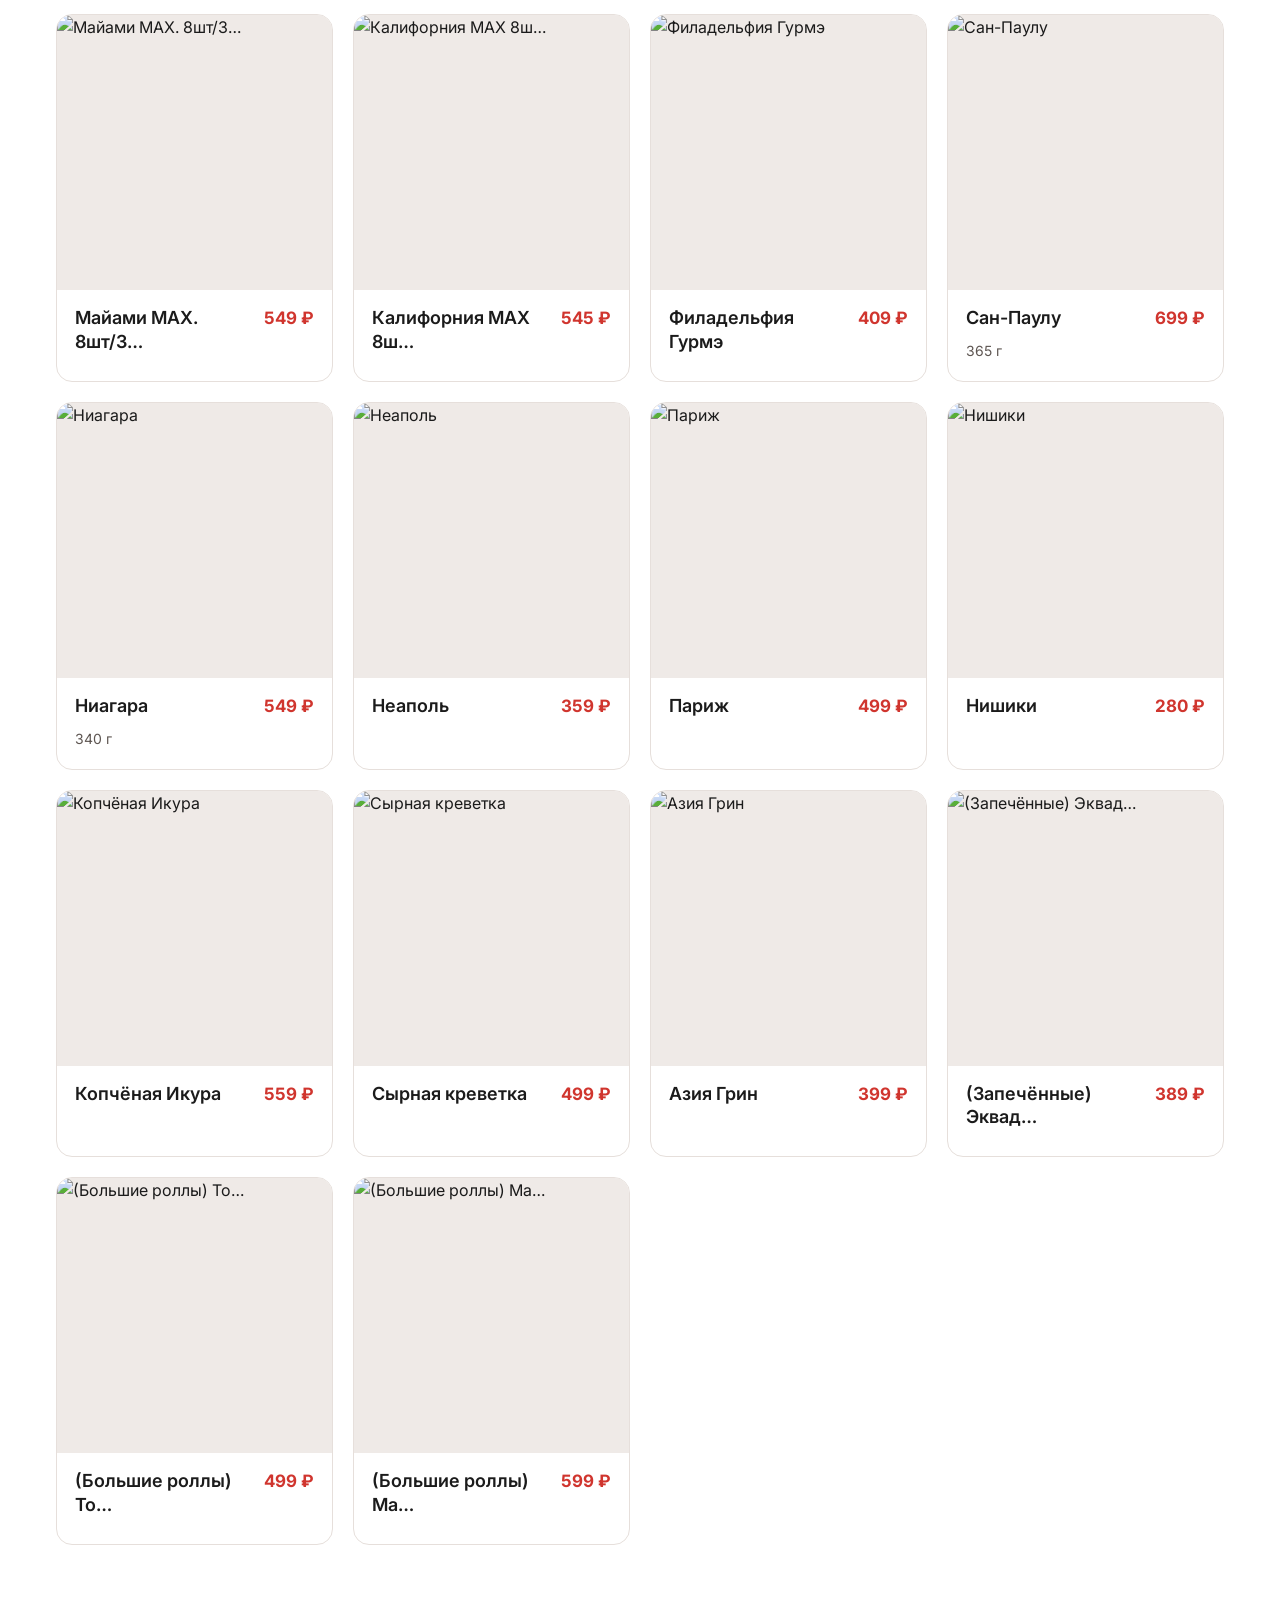
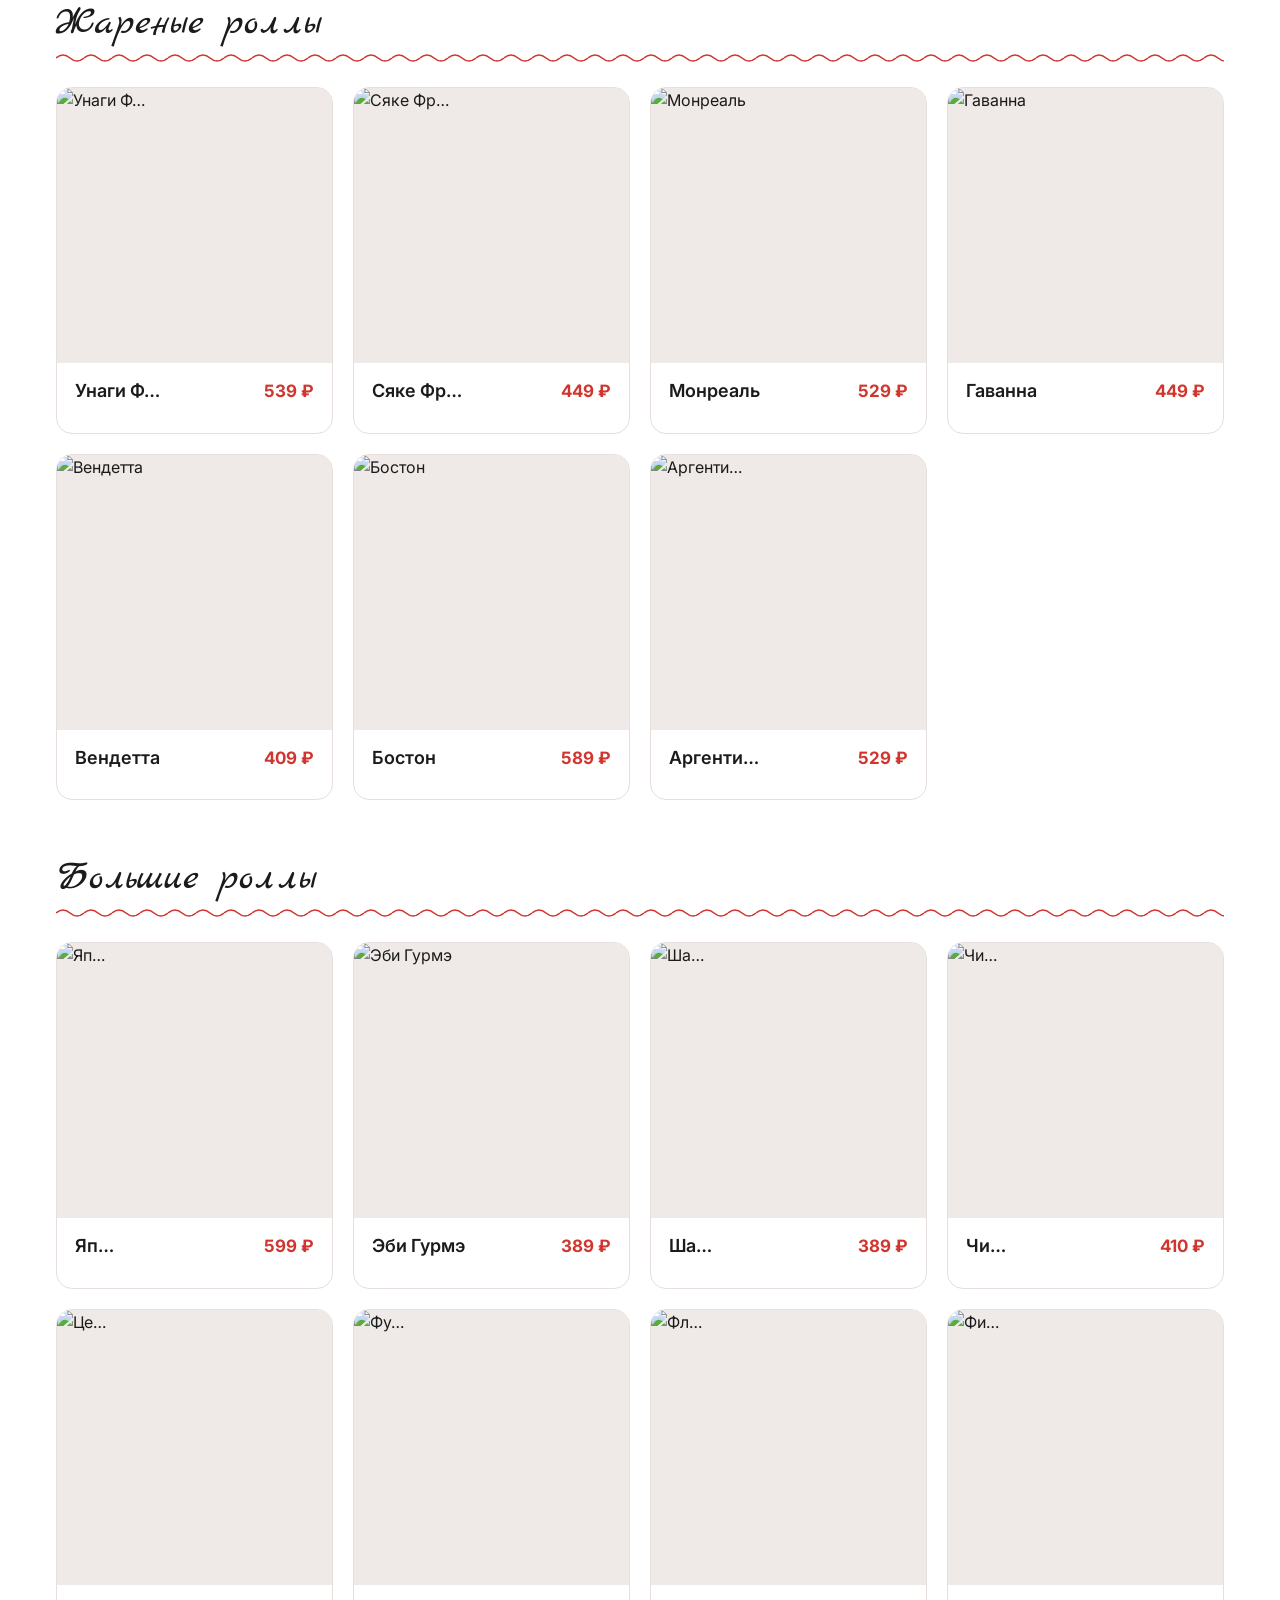
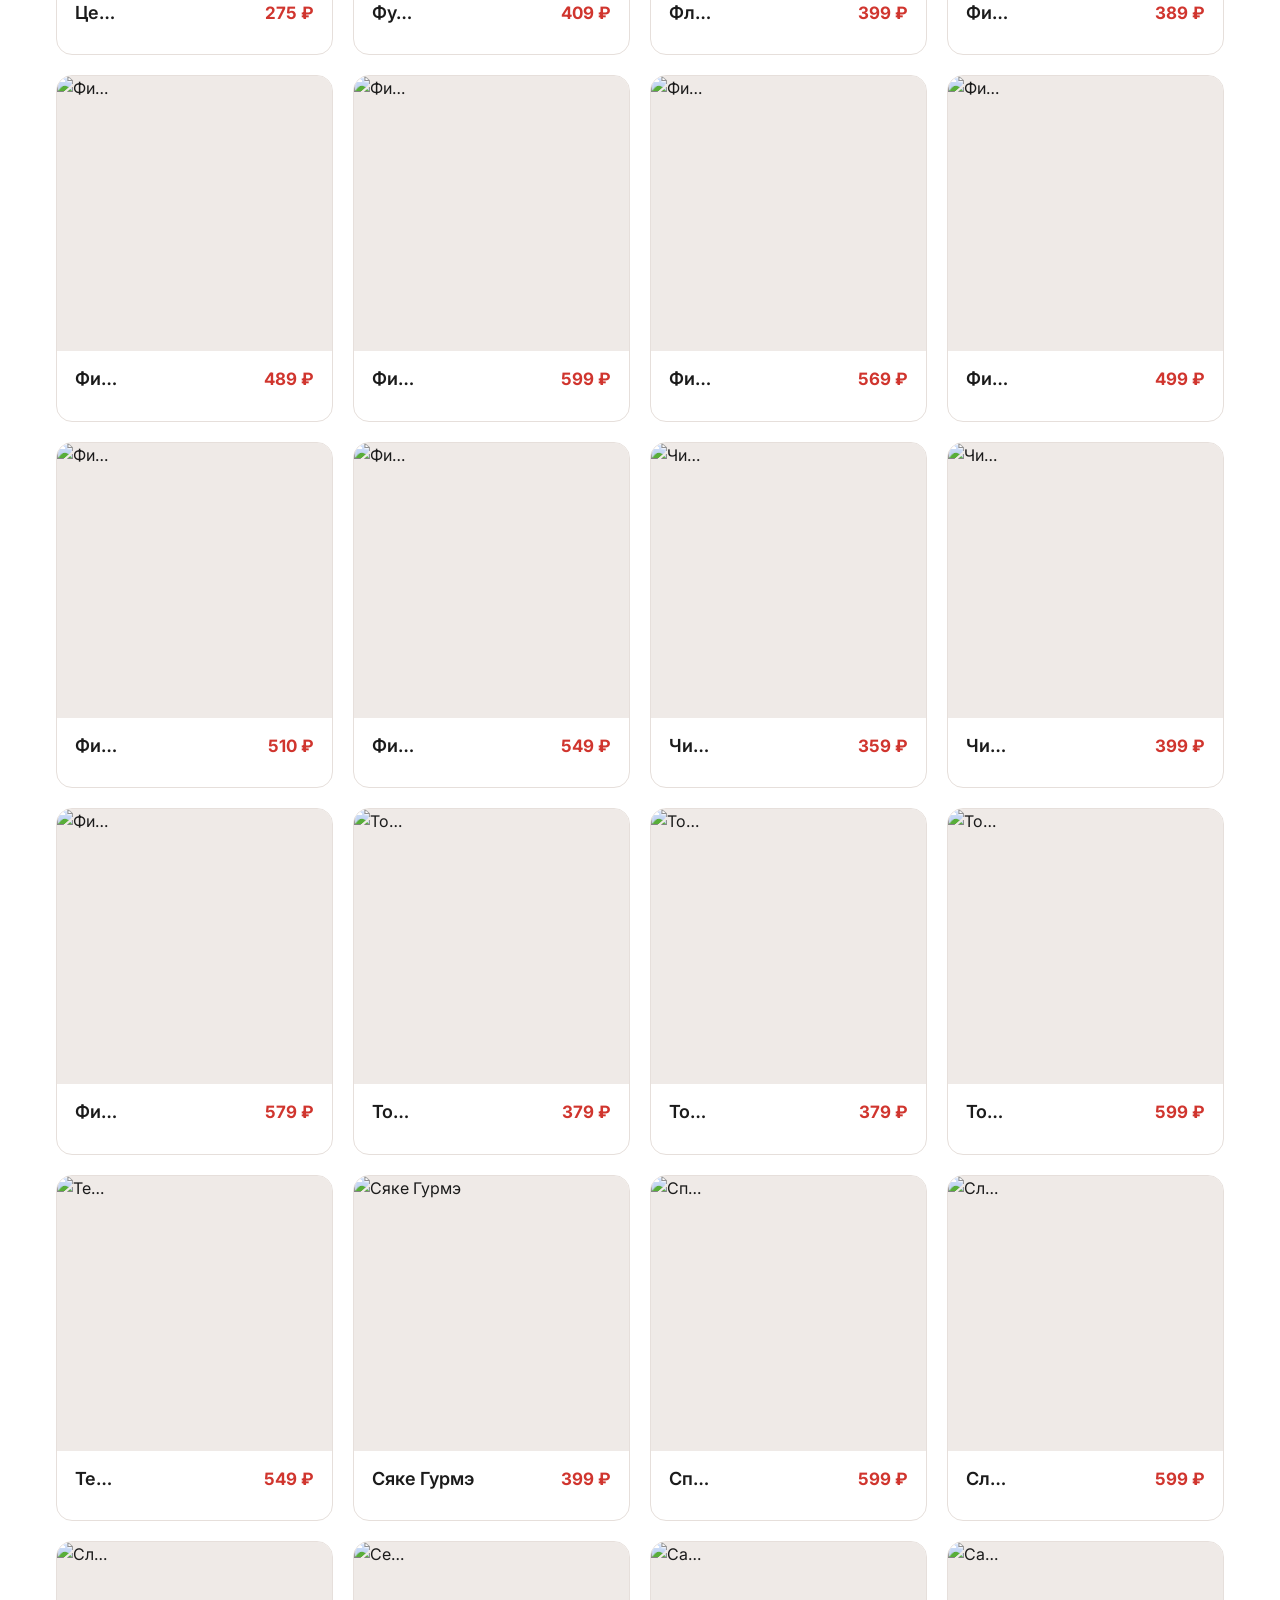
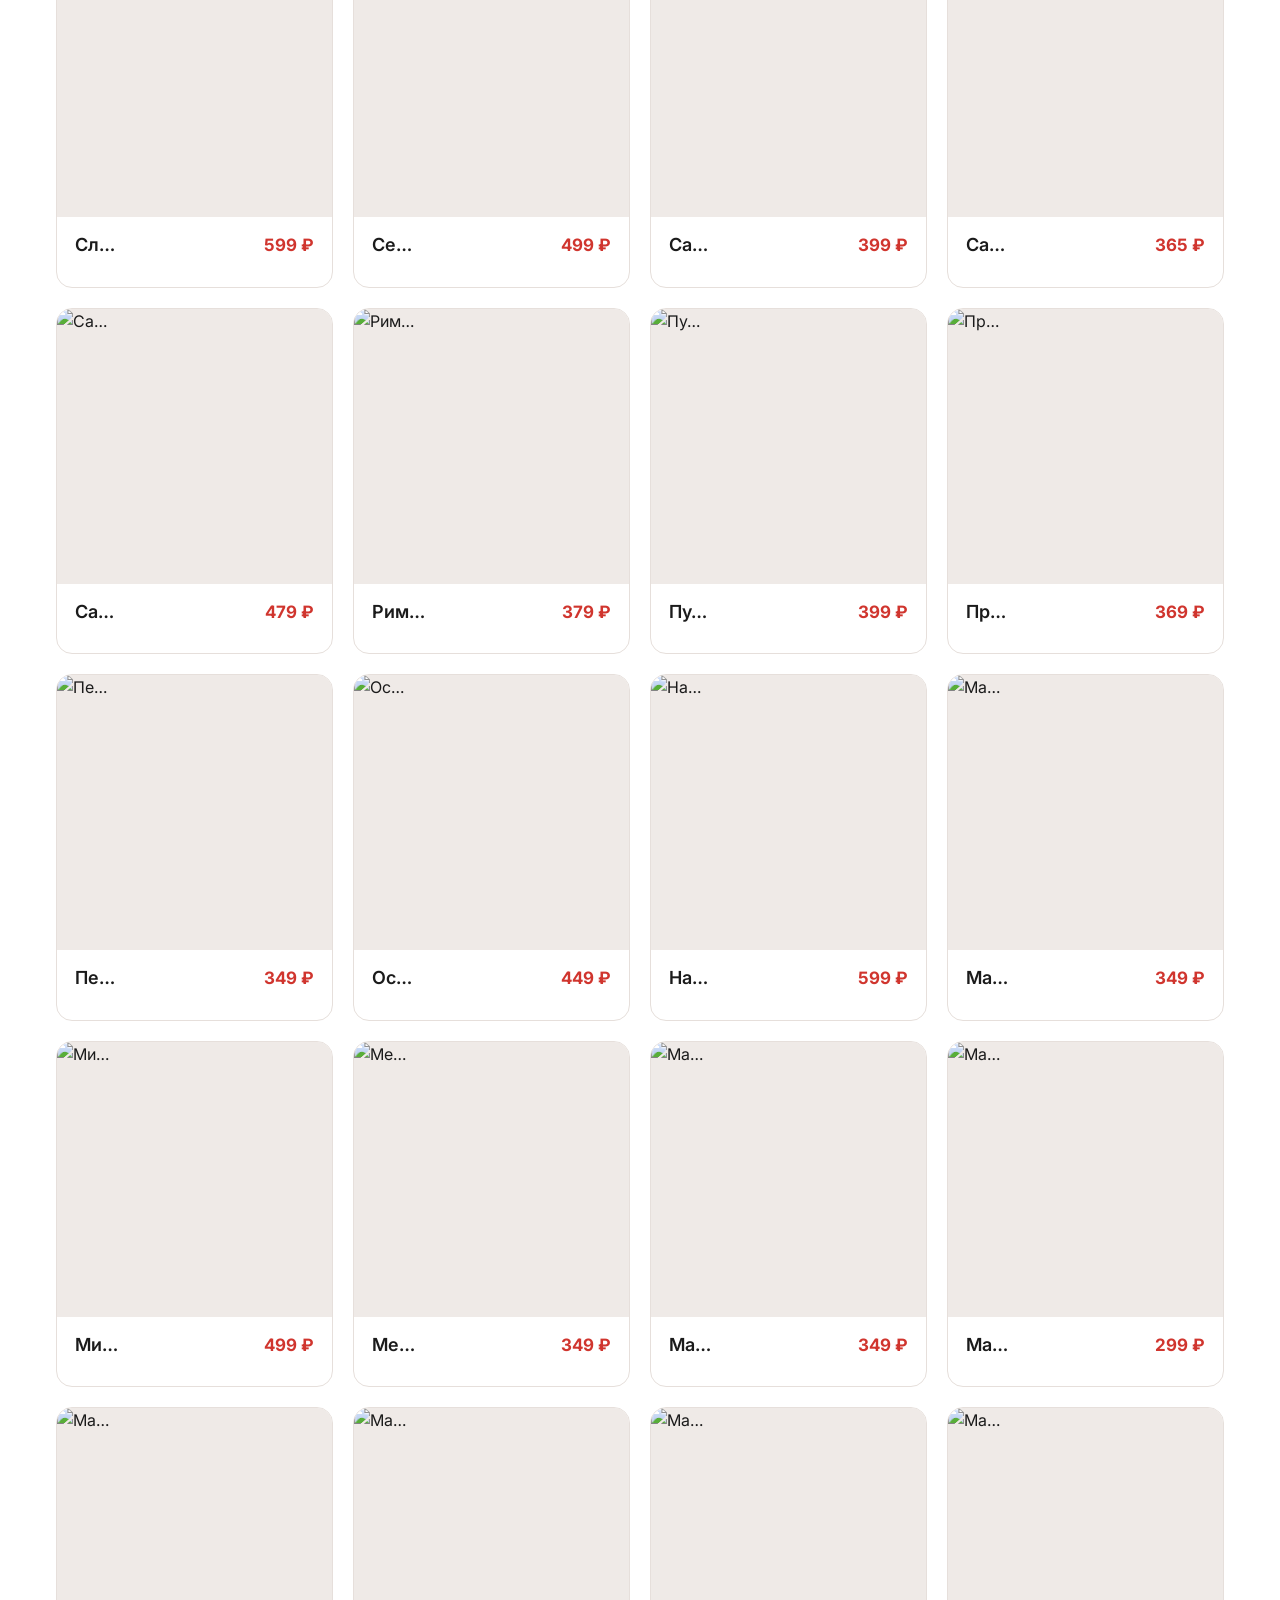
==== commit f365c1ff: "Add files via upload" ====
--- a/index.html
+++ b/index.html
@@ -67,6 +67,7 @@
   <div class="menu__inner">
     <div class="menu__head">
       <h2 class="menu__title">Меню</h2>
+      <label class="search"><span class="search__label">Поиск по меню</span><input id="search" class="search__input" type="search" placeholder="Например: пицца, лосось" autocomplete="off"></label>
       <nav class="pills" id="pills" aria-label="Категории меню"></nav>
     </div>
     <div id="menu-root"></div>
--- a/styles.css
+++ b/styles.css
@@ -86,6 +86,14 @@
 .menu__inner { max-width: 1200px; margin: 0 auto; padding: 64px 16px 80px; display: flex; flex-direction: column; gap: 56px; }
 .menu__head { display: flex; flex-direction: column; gap: 20px; }
 .menu__title { font-family: var(--script); font-weight: 400; font-size: 56px; line-height: 1; color: var(--brown); }
+.search { display: flex; flex-direction: column; gap: 6px; max-width: 520px; }
+.search__label { font-size: 13px; font-weight: 600; letter-spacing: 0.08em; text-transform: uppercase; color: var(--muted); }
+.search__input {
+  min-height: 48px; padding: 0 18px; border-radius: 999px; border: 1px solid var(--line);
+  background: var(--mist); font: inherit; font-size: 16px; color: var(--ink); width: 100%;
+}
+.search__input:focus-visible { outline: 3px solid #2B6CB0; outline-offset: 2px; }
+
 .pills { display: flex; flex-wrap: wrap; gap: 8px; }
 .pills a {
   min-height: 44px; padding: 0 22px; border-radius: 999px; border: 1px solid var(--brown);
